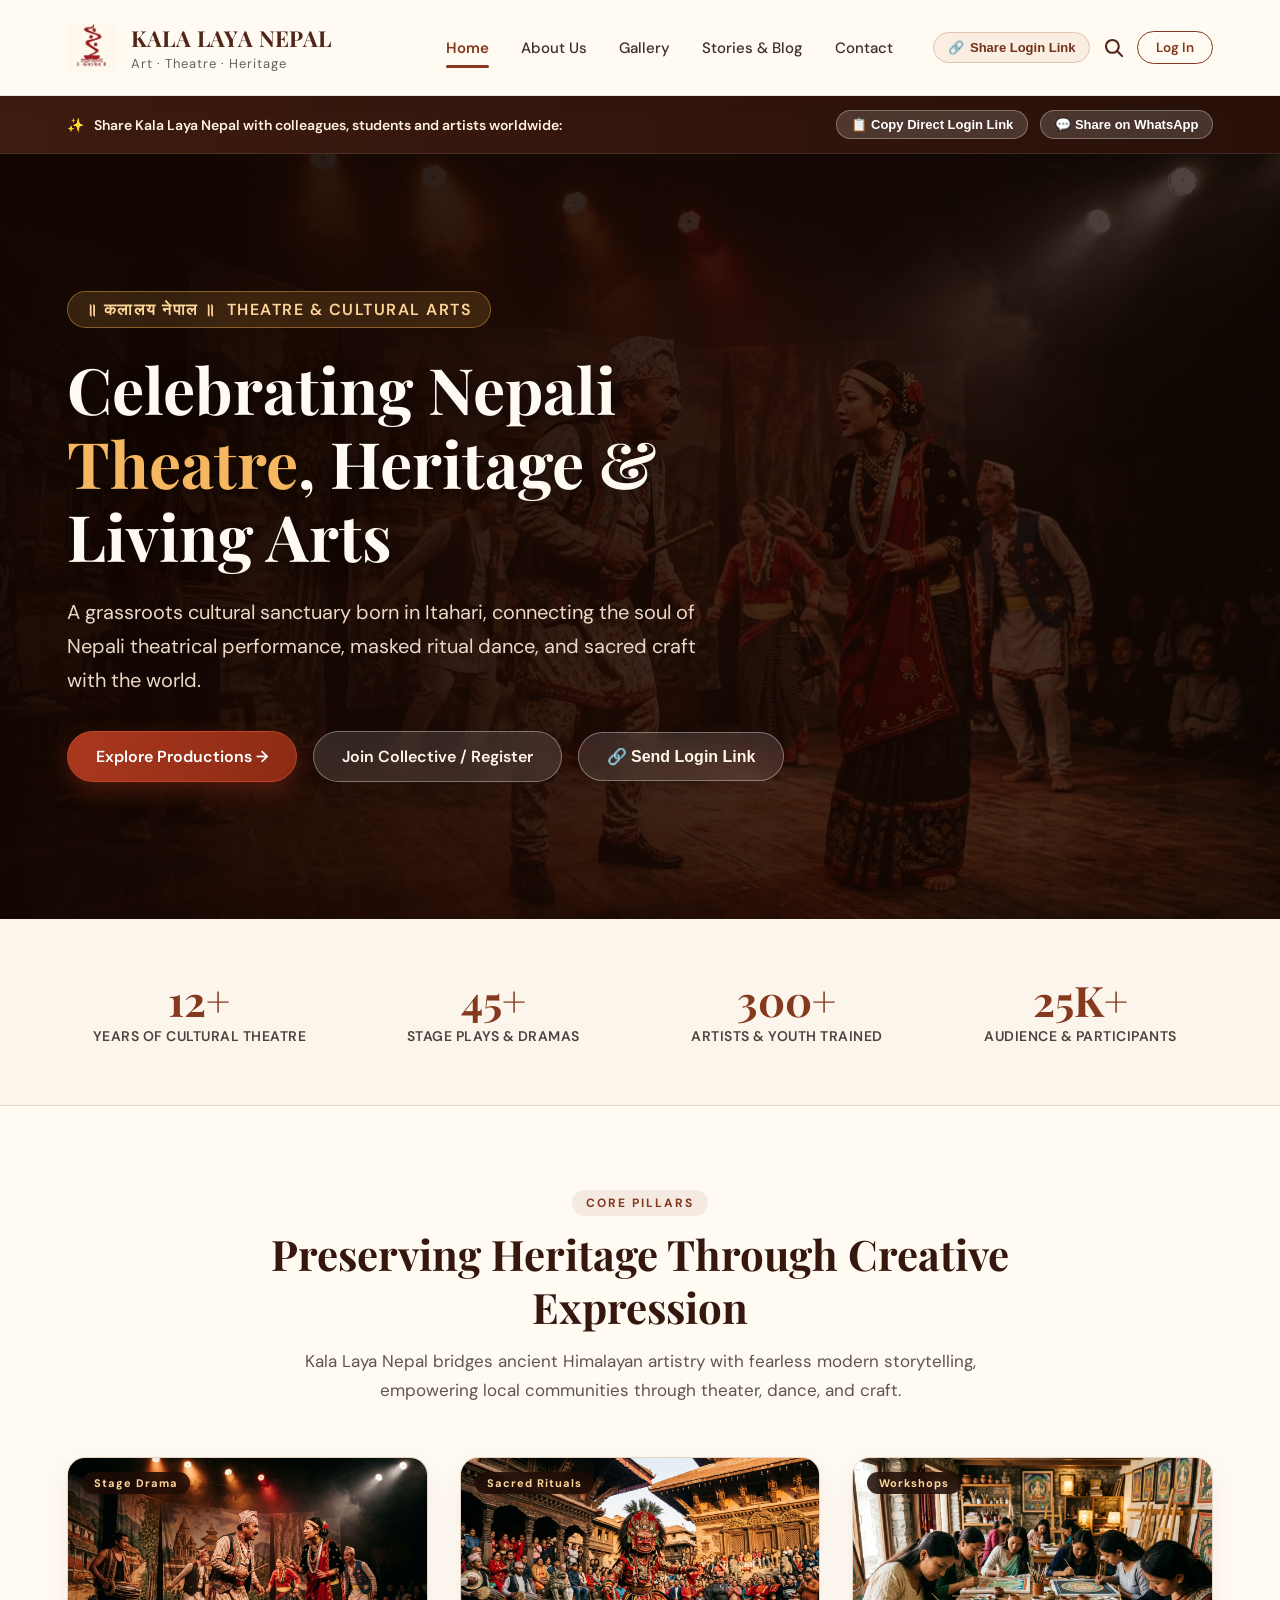
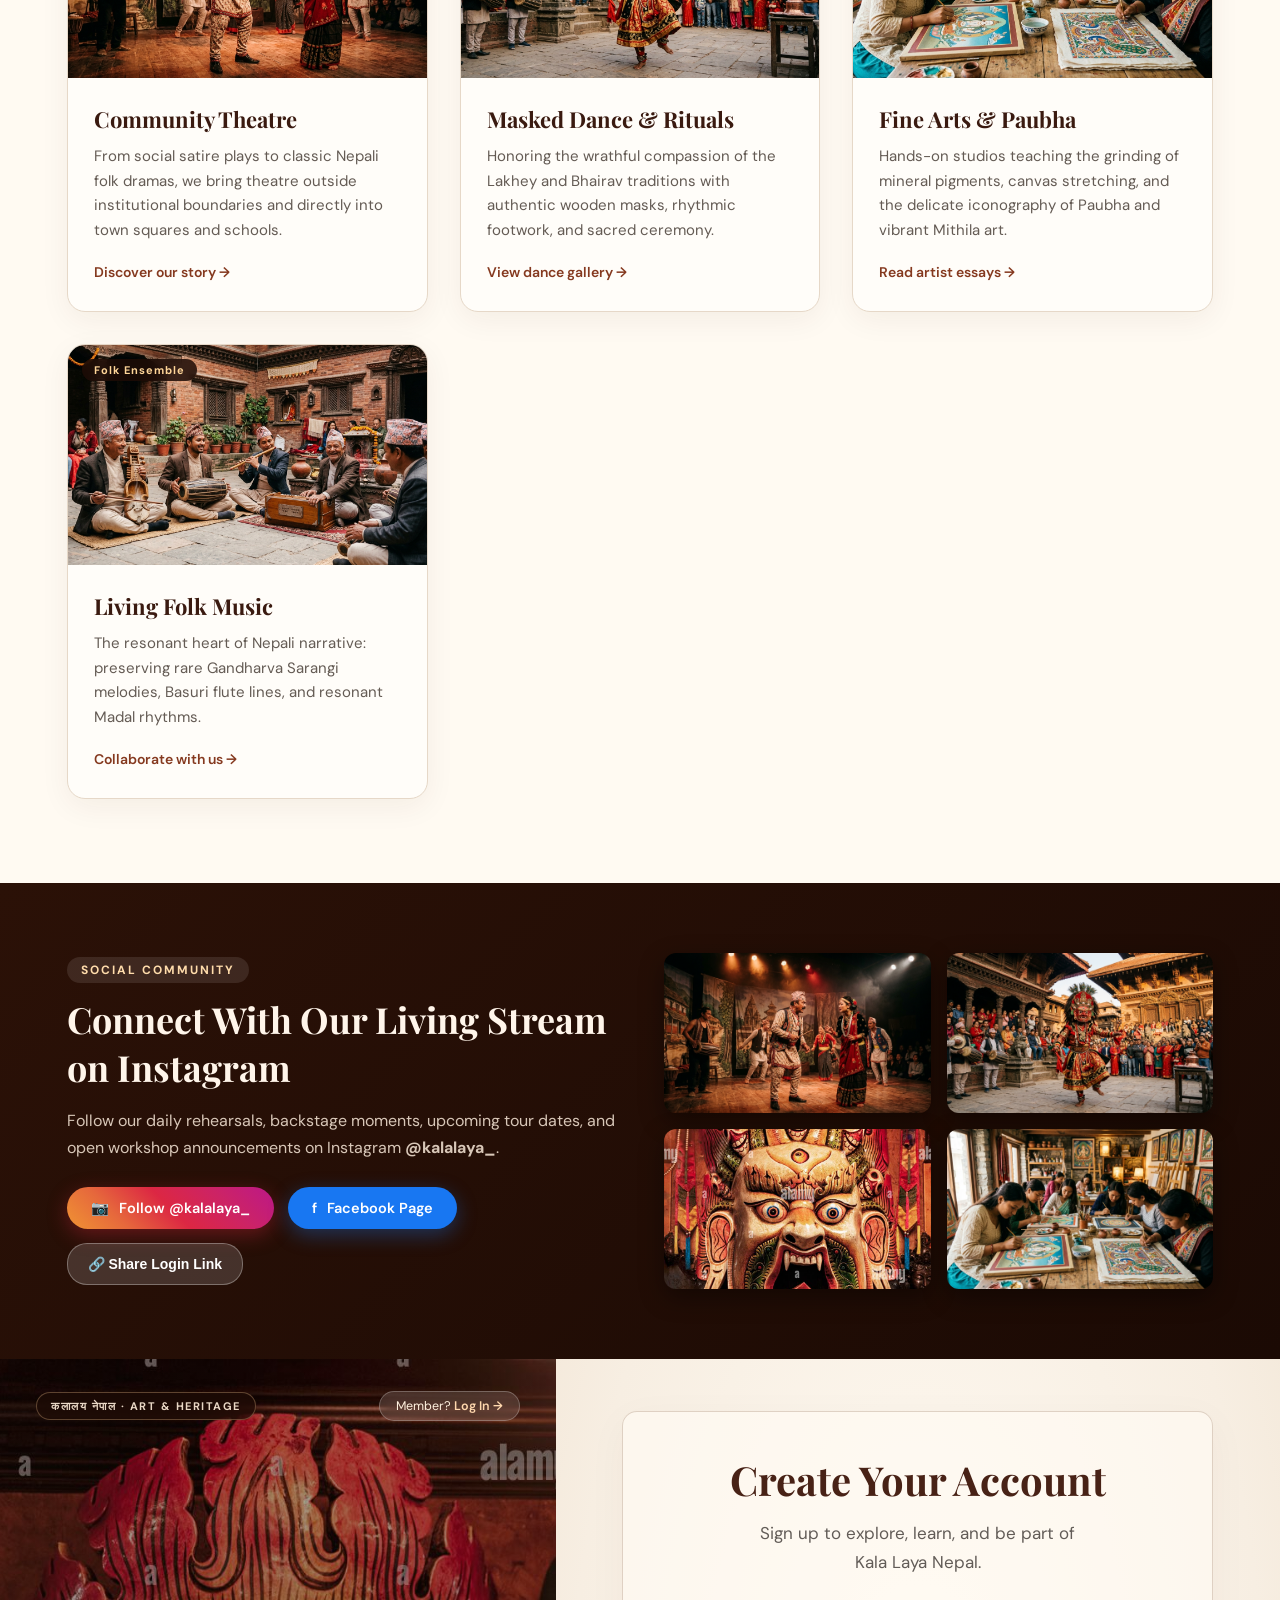
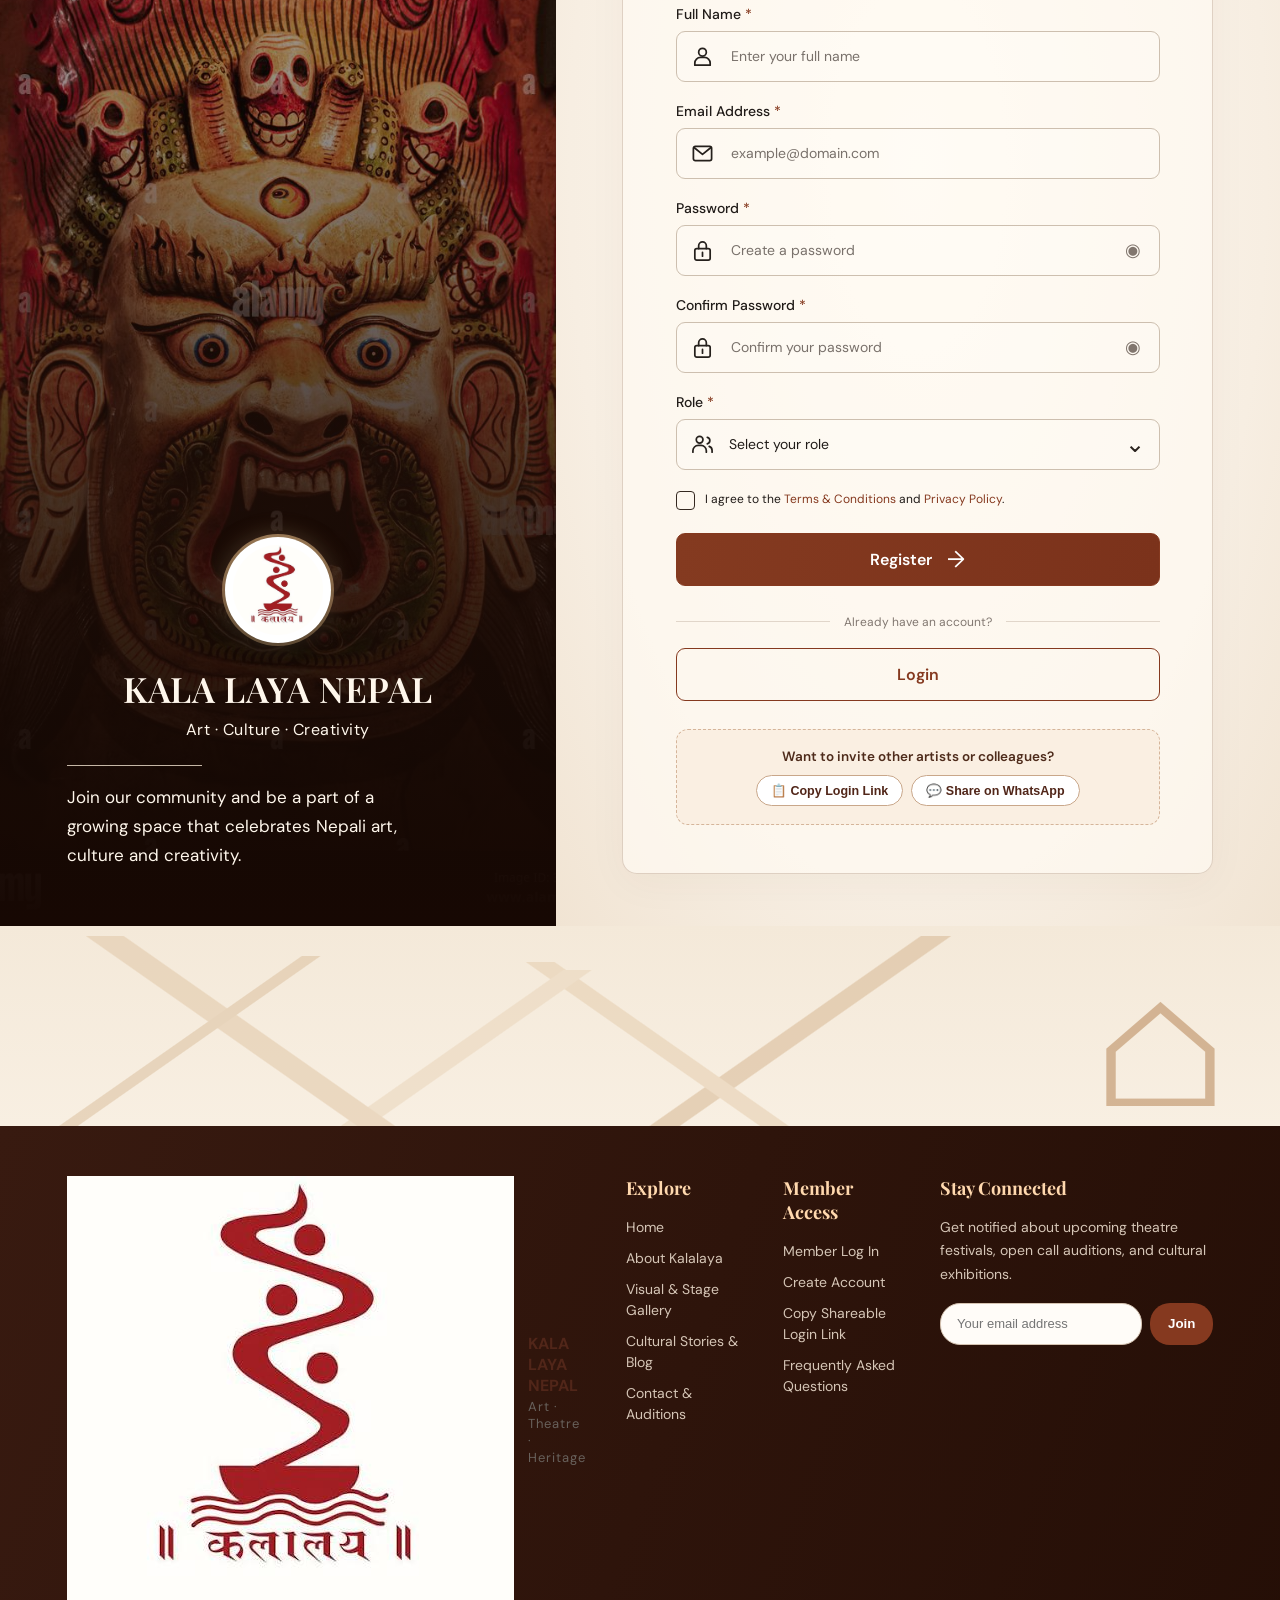
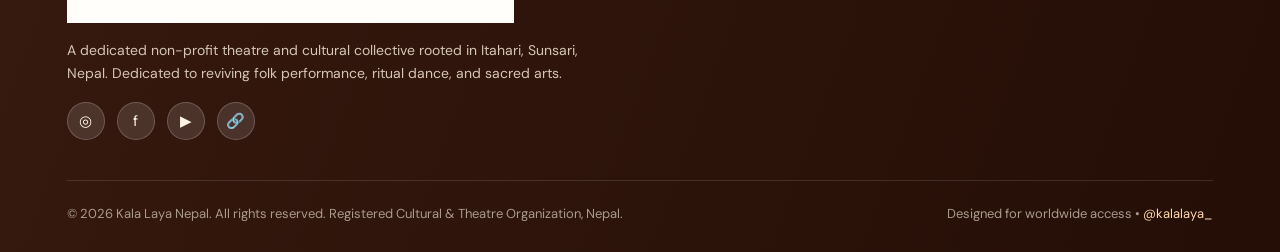
==== index.html @ f08247ff "Add files via upload" ====
<!DOCTYPE html>
<html lang="en">
<head>
  <meta charset="UTF-8">
  <meta name="viewport" content="width=device-width, initial-scale=1.0">
  <meta name="description" content="Kala Laya Nepal — celebrating Nepali theatre, cultural heritage, traditional masks, sacred dance, and living arts.">
  <title>Kala Laya Nepal | Theatre, Culture & Arts Collective</title>
  <link rel="preconnect" href="https://fonts.googleapis.com">
  <link rel="preconnect" href="https://fonts.gstatic.com" crossorigin>
  <link href="https://fonts.googleapis.com/css2?family=DM+Sans:wght@400;500;600;700&family=Playfair+Display:ital,wght@0,600;0,700;1,600&display=swap" rel="stylesheet">
  <link rel="stylesheet" href="style.css">
</head>
<body>
  <!-- Global Header -->
  <header class="site-header">
    <a class="brand" href="index.html" aria-label="Kala Laya Nepal Home">
      <img src="logo.jpg" alt="Kala Laya Nepal Logo" class="brand-logo-img">
      <span class="brand-copy">
        <strong>KALA LAYA NEPAL</strong>
        <small>Art · Theatre · Heritage</small>
      </span>
    </a>
    <nav class="main-nav" aria-label="Main navigation">
      <a class="active" href="index.html">Home</a>
      <a href="about.html">About Us</a>
      <a href="gallery.html">Gallery</a>
      <a href="blog.html">Stories &amp; Blog</a>
      <a href="contact.html">Contact</a>
    </nav>
    <div class="header-actions">
      <button class="share-link-btn btn-copy-login-link" type="button" title="Copy Login Link to share with others">
        <span>🔗</span> Share Login Link
      </button>
      <button class="icon-button" type="button" aria-label="Search site" id="searchButton">
        <svg viewBox="0 0 24 24"><circle cx="10.8" cy="10.8" r="6.7"/><path d="m16 16 5 5"/></svg>
      </button>
      <a class="header-login-btn" href="login.html" id="headerLoginBtn">Log In</a>
      <div class="header-user-badge">
        <div class="header-user-avatar">KL</div>
        <span class="header-user-info">Member</span>
        <button class="logout-btn" type="button" title="Sign out">Log Out</button>
      </div>
      <button class="menu-toggle" id="menuToggle" aria-label="Toggle navigation" aria-expanded="false">☰</button>
    </div>
  </header>

  <!-- Quick Share Banner -->
  <section class="quick-share-strip">
    <div class="strip-label">
      <span>✨</span>
      <span>Share Kala Laya Nepal with colleagues, students and artists worldwide:</span>
    </div>
    <div class="strip-actions">
      <button class="btn-share-inline btn-copy-login-link" type="button">📋 Copy Direct Login Link</button>
      <button class="btn-share-inline btn-share-whatsapp" type="button">💬 Share on WhatsApp</button>
    </div>
  </section>

  <main>
    <!-- Cinematic Home Hero -->
    <section class="home-hero">
      <div class="home-hero-overlay"></div>
      <div class="home-hero-content">
        <div class="home-hero-badge">
          <span>॥ कलालय नेपाल ॥</span>
          <span>Theatre &amp; Cultural Arts</span>
        </div>
        <h1>Celebrating Nepali <em>Theatre</em>, Heritage &amp; Living Arts</h1>
        <p>A grassroots cultural sanctuary born in Itahari, connecting the soul of Nepali theatrical performance, masked ritual dance, and sacred craft with the world.</p>
        <div class="home-hero-ctas">
          <a class="btn-primary" href="gallery.html">Explore Productions &rarr;</a>
          <a class="btn-secondary" href="#register">Join Collective / Register</a>
          <button class="btn-secondary btn-copy-login-link" type="button">🔗 Send Login Link</button>
        </div>
      </div>
    </section>

    <!-- Impact Stats -->
    <section class="stats-section">
      <div class="stats-grid">
        <div class="stat-card">
          <div class="stat-number">12+</div>
          <p class="stat-label">Years of Cultural Theatre</p>
        </div>
        <div class="stat-card">
          <div class="stat-number">45+</div>
          <p class="stat-label">Stage Plays &amp; Dramas</p>
        </div>
        <div class="stat-card">
          <div class="stat-number">300+</div>
          <p class="stat-label">Artists &amp; Youth Trained</p>
        </div>
        <div class="stat-card">
          <div class="stat-number">25K+</div>
          <p class="stat-label">Audience &amp; Participants</p>
        </div>
      </div>
    </section>

    <!-- Cultural Pillars Section -->
    <section class="content-section" style="background:#fffaf2;">
      <div class="section-header">
        <span class="section-tag">Core Pillars</span>
        <h2 class="section-title">Preserving Heritage Through Creative Expression</h2>
        <p class="section-desc">Kala Laya Nepal bridges ancient Himalayan artistry with fearless modern storytelling, empowering local communities through theater, dance, and craft.</p>
      </div>

      <div class="pillars-grid">
        <!-- Pillar 1: Theatre -->
        <article class="pillar-card">
          <div class="pillar-img-wrap">
            <img src="theatre-stage.jpg" alt="Nepali Theatre Performance on Stage">
            <span class="pillar-badge">Stage Drama</span>
          </div>
          <div class="pillar-body">
            <h3>Community Theatre</h3>
            <p>From social satire plays to classic Nepali folk dramas, we bring theatre outside institutional boundaries and directly into town squares and schools.</p>
            <a class="pillar-link" href="about.html">Discover our story &rarr;</a>
          </div>
        </article>

        <!-- Pillar 2: Sacred Dance -->
        <article class="pillar-card">
          <div class="pillar-img-wrap">
            <img src="lakhey-dance.jpg" alt="Lakhey Sacred Mask Dance in Durbar Square">
            <span class="pillar-badge">Sacred Rituals</span>
          </div>
          <div class="pillar-body">
            <h3>Masked Dance &amp; Rituals</h3>
            <p>Honoring the wrathful compassion of the Lakhey and Bhairav traditions with authentic wooden masks, rhythmic footwork, and sacred ceremony.</p>
            <a class="pillar-link" href="gallery.html">View dance gallery &rarr;</a>
          </div>
        </article>

        <!-- Pillar 3: Visual Arts -->
        <article class="pillar-card">
          <div class="pillar-img-wrap">
            <img src="art-workshop.jpg" alt="Nepali Artists Painting Paubha and Mithila Art">
            <span class="pillar-badge">Workshops</span>
          </div>
          <div class="pillar-body">
            <h3>Fine Arts &amp; Paubha</h3>
            <p>Hands-on studios teaching the grinding of mineral pigments, canvas stretching, and the delicate iconography of Paubha and vibrant Mithila art.</p>
            <a class="pillar-link" href="blog.html">Read artist essays &rarr;</a>
          </div>
        </article>

        <!-- Pillar 4: Music -->
        <article class="pillar-card">
          <div class="pillar-img-wrap">
            <img src="nepali-music.jpg" alt="Traditional Nepali Musicians playing Sarangi and Madal">
            <span class="pillar-badge">Folk Ensemble</span>
          </div>
          <div class="pillar-body">
            <h3>Living Folk Music</h3>
            <p>The resonant heart of Nepali narrative: preserving rare Gandharva Sarangi melodies, Basuri flute lines, and resonant Madal rhythms.</p>
            <a class="pillar-link" href="contact.html">Collaborate with us &rarr;</a>
          </div>
        </article>
      </div>
    </section>

    <!-- Instagram & Social Showcase -->
    <section class="insta-showcase">
      <div class="insta-showcase-inner">
        <div class="insta-info">
          <span class="section-tag" style="background:rgba(255,255,255,.1); color:#ffdcab;">Social Community</span>
          <h2>Connect With Our Living Stream on Instagram</h2>
          <p>Follow our daily rehearsals, backstage moments, upcoming tour dates, and open workshop announcements on Instagram <strong>@kalalaya_</strong>.</p>
          <div class="insta-links-box">
            <a class="btn-insta" href="https://www.instagram.com/kalalaya_?rpxt=cjI1ZmZ6bnA2a3Ny" target="_blank" rel="noopener noreferrer">
              <span>📷</span> Follow @kalalaya_
            </a>
            <a class="btn-facebook" href="https://www.facebook.com/kalalayanepal" target="_blank" rel="noopener noreferrer">
              <span>f</span> Facebook Page
            </a>
            <button class="btn-share-inline btn-copy-login-link" type="button" style="padding:12px 20px; font-size:14px;">
              🔗 Share Login Link
            </button>
          </div>
        </div>
        <div class="insta-visual-grid">
          <div class="insta-thumb"><img src="theatre-stage.jpg" alt="Kalalaya Theatre Live"></div>
          <div class="insta-thumb"><img src="lakhey-dance.jpg" alt="Lakhey Performance"></div>
          <div class="insta-thumb"><img src="cover-bg.jpg" alt="Bhairav Mask Detail"></div>
          <div class="insta-thumb"><img src="art-workshop.jpg" alt="Art Studio Session"></div>
        </div>
      </div>
    </section>

    <!-- Registration & Account Section -->
    <section class="registration-layout" id="register">
      <aside class="culture-panel" aria-label="Kala Laya Nepal introduction">
        <div class="culture-overlay"></div>
        <div class="cover-top-actions">
          <span class="cover-eyebrow">कलालय नेपाल · ART &amp; HERITAGE</span>
          <a href="login.html" class="cover-login-link" id="coverLoginLink">Member? <strong>Log In &rarr;</strong></a>
        </div>
        <div class="culture-content">
          <div class="culture-logo-badge">
            <img src="logo.jpg" alt="Kala Laya Nepal Logo" class="culture-logo-img">
          </div>
          <h2>KALA LAYA NEPAL</h2>
          <p class="culture-tagline">Art · Culture · Creativity</p>
          <span class="short-rule"></span>
          <p class="culture-description">Join our community and be a part of a growing space that celebrates Nepali art, culture and creativity.</p>
          <div class="lotus-decoration" aria-hidden="true">❀</div>
        </div>
      </aside>

      <section class="form-side" aria-labelledby="formTitle">
        <div class="form-card">
          <h1 id="formTitle">Create Your Account</h1>
          <p class="form-intro">Sign up to explore, learn, and be part of<br class="desktop-break"> Kala Laya Nepal.</p>

          <form id="registrationForm" novalidate>
            <div class="field">
              <label for="fullName">Full Name <span>*</span></label>
              <div class="input-wrap">
                <svg viewBox="0 0 24 24" aria-hidden="true"><circle cx="12" cy="7.5" r="4"/><path d="M4 21v-2.1A5.9 5.9 0 0 1 9.9 13h4.2a5.9 5.9 0 0 1 5.9 5.9V21Z"/></svg>
                <input id="fullName" name="fullName" type="text" placeholder="Enter your full name" autocomplete="name" required minlength="2">
              </div>
              <small class="error-message" id="nameError"></small>
            </div>

            <div class="field">
              <label for="email">Email Address <span>*</span></label>
              <div class="input-wrap">
                <svg viewBox="0 0 24 24" aria-hidden="true"><rect x="2.5" y="4.5" width="19" height="15" rx="2"/><path d="m3.5 6 8.5 7 8.5-7"/></svg>
                <input id="email" name="email" type="email" placeholder="example@domain.com" autocomplete="email" required>
              </div>
              <small class="error-message" id="emailError"></small>
            </div>

            <div class="field">
              <label for="password">Password <span>*</span></label>
              <div class="input-wrap">
                <svg viewBox="0 0 24 24" aria-hidden="true"><rect x="4" y="10" width="16" height="12" rx="2"/><path d="M8 10V7a4 4 0 0 1 8 0v3M12 14v4"/></svg>
                <input id="password" name="password" type="password" placeholder="Create a password" autocomplete="new-password" required minlength="8">
                <button class="visibility-toggle" type="button" data-target="password" aria-label="Show password">◉</button>
              </div>
              <small class="hint">Use at least 8 characters.</small>
              <small class="error-message" id="passwordError"></small>
            </div>

            <div class="field">
              <label for="confirmPassword">Confirm Password <span>*</span></label>
              <div class="input-wrap">
                <svg viewBox="0 0 24 24" aria-hidden="true"><rect x="4" y="10" width="16" height="12" rx="2"/><path d="M8 10V7a4 4 0 0 1 8 0v3M12 14v4"/></svg>
                <input id="confirmPassword" name="confirmPassword" type="password" placeholder="Confirm your password" autocomplete="new-password" required>
                <button class="visibility-toggle" type="button" data-target="confirmPassword" aria-label="Show confirm password">◉</button>
              </div>
              <small class="error-message" id="confirmError"></small>
            </div>

            <div class="field">
              <label for="role">Role <span>*</span></label>
              <div class="input-wrap select-wrap">
                <svg viewBox="0 0 24 24" aria-hidden="true"><circle cx="9" cy="7" r="3.5"/><path d="M2 20v-1.5A5.5 5.5 0 0 1 7.5 13h3A5.5 5.5 0 0 1 16 18.5V20M17 4.5a3.5 3.5 0 0 1 0 6.8M19 14a4.5 4.5 0 0 1 3 4.3V20"/></svg>
                <select id="role" name="role" required>
                  <option value="">Select your role</option>
                  <option value="theatre-artist">Theatre Actor / Director</option>
                  <option value="art-enthusiast">Art &amp; Culture Enthusiast</option>
                  <option value="painter">Painter / Traditional Artist</option>
                  <option value="student">Student / Researcher</option>
                </select>
                <span class="select-chevron">⌄</span>
              </div>
              <small class="error-message" id="roleError"></small>
            </div>

            <div class="terms-row">
              <input id="terms" name="terms" type="checkbox" required>
              <label for="terms">I agree to the <a href="#terms">Terms &amp; Conditions</a> and <a href="#privacy">Privacy Policy</a>.</label>
            </div>
            <small class="error-message terms-error" id="termsError"></small>

            <button class="primary-button" type="submit">Register <span aria-hidden="true">&rarr;</span></button>
            <p class="form-status" id="formStatus" role="status" aria-live="polite"></p>
          </form>

          <div class="login-divider"><span></span><p>Already have an account?</p><span></span></div>
          <a class="secondary-button" href="login.html" id="loginButton">Login</a>

          <!-- Share Link Box -->
          <div class="share-link-box">
            <p>Want to invite other artists or colleagues?</p>
            <div class="share-link-actions">
              <button class="share-action-btn btn-copy-login-link" type="button">📋 Copy Login Link</button>
              <button class="share-action-btn btn-share-whatsapp" type="button">💬 Share on WhatsApp</button>
            </div>
          </div>
        </div>
      </section>
    </section>

    <!-- Mountain Art Footer Silhouette -->
    <section class="mountain-footer-art" aria-hidden="true">
      <div class="mountain-ranges"></div>
      <div class="temple-art">⌂</div>
    </section>
  </main>

  <!-- Global Footer -->
  <footer class="site-footer">
    <div class="footer-top">
      <div class="footer-col">
        <a class="footer-brand" href="index.html">
          <img src="logo.jpg" alt="Kala Laya Nepal Logo" class="footer-logo-img">
          <span><strong>KALA LAYA NEPAL</strong><small>Art · Theatre · Heritage</small></span>
        </a>
        <p style="margin-top:16px;">A dedicated non-profit theatre and cultural collective rooted in Itahari, Sunsari, Nepal. Dedicated to reviving folk performance, ritual dance, and sacred arts.</p>
        <div class="footer-social-row">
          <a class="social-icon-btn" href="https://www.instagram.com/kalalaya_?rpxt=cjI1ZmZ6bnA2a3Ny" target="_blank" rel="noopener noreferrer" title="Instagram @kalalaya_">◎</a>
          <a class="social-icon-btn" href="https://www.facebook.com/kalalayanepal" target="_blank" rel="noopener noreferrer" title="Facebook">f</a>
          <a class="social-icon-btn href="https://www.youtube.com" target="_blank" rel="noopener noreferrer" title="YouTube">▶</a>
          <button class="social-icon-btn btn-copy-login-link" type="button" title="Copy Login Link">🔗</button>
        </div>
      </div>

      <div class="footer-col">
        <h4>Explore</h4>
        <ul class="footer-links-list">
          <li><a href="index.html">Home</a></li>
          <li><a href="about.html">About Kalalaya</a></li>
          <li><a href="gallery.html">Visual &amp; Stage Gallery</a></li>
          <li><a href="blog.html">Cultural Stories &amp; Blog</a></li>
          <li><a href="contact.html">Contact &amp; Auditions</a></li>
        </ul>
      </div>

      <div class="footer-col">
        <h4>Member Access</h4>
        <ul class="footer-links-list">
          <li><a href="login.html">Member Log In</a></li>
          <li><a href="index.html#register">Create Account</a></li>
          <li><a href="javascript:void(0)" class="btn-copy-login-link">Copy Shareable Login Link</a></li>
          <li><a href="contact.html#faq">Frequently Asked Questions</a></li>
        </ul>
      </div>

      <div class="footer-col">
        <h4>Stay Connected</h4>
        <p>Get notified about upcoming theatre festivals, open call auditions, and cultural exhibitions.</p>
        <form id="newsletterForm" style="display:flex; gap:8px;">
          <input type="email" placeholder="Your email address" required style="flex:1; min-height:42px; border-radius:20px; border:1px solid #d5c3b1; padding:0 16px; background:#fffcf8; outline:none; font-size:13px;">
          <button type="submit" style="min-height:42px; border-radius:20px; border:0; background:var(--rust); color:white; padding:0 18px; font-weight:600; cursor:pointer;">Join</button>
        </form>
      </div>
    </div>

    <div class="footer-bottom">
      <div>&copy; 2026 Kala Laya Nepal. All rights reserved. Registered Cultural &amp; Theatre Organization, Nepal.</div>
      <div>Designed for worldwide access &bull; <a href="https://www.instagram.com/kalalaya_?rpxt=cjI1ZmZ6bnA2a3Ny" target="_blank" style="color:#ffd8ae;">@kalalaya_</a></div>
    </div>
  </footer>

  <!-- Login Modal Dialog -->
  <div class="login-modal-overlay" id="loginModal" aria-hidden="true" role="dialog" aria-modal="true" aria-labelledby="modalTitle">
    <div class="login-modal-card">
      <button class="modal-close-btn" id="modalCloseBtn" type="button" aria-label="Close login dialog">✕</button>
      <div class="modal-header">
        <div class="modal-logo-wrap">
          <img src="logo.jpg" alt="Kala Laya Nepal" class="modal-logo">
        </div>
        <h2 id="modalTitle">Welcome Back</h2>
        <p>Log in to access your Kala Laya Nepal community account.</p>
      </div>
      <form id="modalLoginForm" class="modal-form" novalidate>
        <div class="field">
          <label for="loginEmail">Email Address</label>
          <div class="input-wrap">
            <svg viewBox="0 0 24 24" aria-hidden="true"><rect x="2.5" y="4.5" width="19" height="15" rx="2"/><path d="m3.5 6 8.5 7 8.5-7"/></svg>
            <input id="loginEmail" type="email" placeholder="demo@kalalaya.org" autocomplete="email" required>
          </div>
          <small class="error-message" id="loginEmailError"></small>
        </div>
        <div class="field">
          <label for="loginPassword">Password</label>
          <div class="input-wrap">
            <svg viewBox="0 0 24 24" aria-hidden="true"><rect x="4" y="10" width="16" height="12" rx="2"/><path d="M8 10V7a4 4 0 0 1 8 0v3M12 14v4"/></svg>
            <input id="loginPassword" type="password" placeholder="password123" autocomplete="current-password" required>
            <button class="visibility-toggle" type="button" data-target="loginPassword" aria-label="Show password">◉</button>
          </div>
          <small class="error-message" id="loginPasswordError"></small>
        </div>
        <div class="modal-actions-row">
          <label class="remember-label"><input type="checkbox" checked> Remember me</label>
          <a href="#forgot" class="forgot-link">Forgot password?</a>
        </div>
        <button class="primary-button" type="submit">Log In <span aria-hidden="true">&rarr;</span></button>
        <p class="form-status" id="modalLoginStatus" role="status" aria-live="polite"></p>

        <!-- Shareable Link in Modal -->
        <div class="share-link-box" style="margin-top:20px; padding:12px;">
          <p style="font-size:12.5px;">Share this login link with other members:</p>
          <div class="share-link-actions">
            <button class="share-action-btn btn-copy-login-link" type="button" style="font-size:11.5px;">📋 Copy Link</button>
            <button class="share-action-btn btn-share-whatsapp" type="button" style="font-size:11.5px;">💬 WhatsApp</button>
          </div>
        </div>

        <p class="modal-switch-text">New to Kala Laya Nepal? <a href="#register" id="modalSwitchToRegister">Create an account</a></p>
      </form>
    </div>
  </div>

  <div id="toastContainer" class="toast-container"></div>
  <script src="script.js"></script>
</body>
</html>
---- style.css ----
* { box-sizing: border-box; }
:root {
  --brown: #512619; --rust: #85391f; --rust-dark: #713018;
  --cream: #f8f2e8; --cream-light: #fffaf2; --line: #d7c9b9;
  --text: #201b18; --muted: #68615c;
}
html { scroll-behavior: smooth; }
body { margin: 0; color: var(--text); background: var(--cream); font-family: "DM Sans", Arial, sans-serif; }
a { color: inherit; text-decoration: none; }
.site-header { min-height: 96px; display: flex; align-items: center; justify-content: space-between; gap: 24px; padding: 16px 5.2%; background: rgba(255,250,242,.98); position: sticky; top: 0; z-index: 100; border-bottom: 1px solid rgba(90,52,34,.1); backdrop-filter: blur(12px); box-shadow: 0 4px 20px rgba(50,25,15,.04); }
.brand, .footer-brand { display: flex; align-items: center; gap: 14px; color: var(--brown); flex-shrink: 0; }
.brand-logo-img { width: 50px; height: 50px; object-fit: contain; border-radius: 8px; mix-blend-mode: multiply; transition: transform .3s cubic-bezier(.34,1.56,.64,1); flex-shrink: 0; }
.brand:hover .brand-logo-img { transform: scale(1.08) rotate(-2deg); }
.brand-copy, .footer-brand span { display: flex; flex-direction: column; gap: 2px; }
.brand-copy strong { font: 700 22px "Playfair Display", Georgia, serif; letter-spacing: .4px; white-space: nowrap; }
.brand-copy small, .footer-brand small { font-size: 13px; letter-spacing: 1px; color: var(--muted); }
.main-nav { display: flex; align-items: center; gap: clamp(16px, 2.5vw, 36px); margin-left: auto; }
.main-nav a { font-size: 15px; font-weight: 500; padding: 10px 0; position: relative; white-space: nowrap; color: #3d2f28; transition: color .2s; }
.main-nav a:hover, .main-nav a.active { color: var(--rust); font-weight: 600; }
.main-nav a.active::after { content: ""; height: 2.5px; background: var(--rust); position: absolute; bottom: 0; left: 0; right: 0; border-radius: 2px; }
.header-actions { display: flex; align-items: center; gap: 12px; margin-left: 16px; }
.share-link-btn { display: inline-flex; align-items: center; gap: 6px; padding: 7px 14px; font-size: 13px; font-weight: 600; color: #733118; background: #faede2; border: 1px solid #dfc3af; border-radius: 24px; cursor: pointer; transition: all .2s; white-space: nowrap; }
.share-link-btn:hover { background: #eed7c5; transform: translateY(-1px); }
.header-login-btn { display: inline-flex; align-items: center; justify-content: center; padding: 7px 18px; font-size: 13.5px; font-weight: 600; color: var(--rust); border: 1.5px solid var(--rust); border-radius: 24px; background: transparent; transition: all .25s ease; white-space: nowrap; cursor: pointer; }
.header-login-btn:hover { background: var(--rust); color: #fff; transform: translateY(-1px); box-shadow: 0 4px 14px rgba(133,57,31,.25); }
.header-user-badge { display: none; align-items: center; gap: 10px; padding: 4px 12px 4px 6px; background: rgba(133,57,31,.08); border: 1px solid rgba(133,57,31,.2); border-radius: 30px; }
.header-user-avatar { width: 32px; height: 32px; border-radius: 50%; background: var(--rust); color: white; display: grid; place-items: center; font-weight: 700; font-size: 13px; }
.header-user-info { font-size: 13px; font-weight: 600; color: var(--brown); }
.logout-btn { background: none; border: 0; color: var(--rust); font-size: 12px; font-weight: 600; cursor: pointer; padding: 2px 6px; border-radius: 4px; }
.logout-btn:hover { text-decoration: underline; }
.icon-button { border: 0; padding: 0; background: none; display: grid; place-items: center; color: var(--brown); cursor: pointer; }
.icon-button svg { width: 23px; height: 23px; fill: none; stroke: currentColor; stroke-width: 2.2; stroke-linecap: round; stroke-linejoin: round; }
.menu-toggle { display: none; color: var(--brown); background: none; border: 0; font-size: 26px; cursor: pointer; }

/* Page Hero Header (Subpages) */
.page-hero-banner { position: relative; background: #230d06; color: #fff7ec; padding: 68px 5.2% 76px; text-align: center; overflow: hidden; }
.page-hero-bg { position: absolute; inset: 0; background-position: center; background-size: cover; opacity: .28; filter: brightness(.8); }
.page-hero-overlay { position: absolute; inset: 0; background: linear-gradient(180deg, rgba(25,10,5,.55) 0%, rgba(35,13,6,.95) 100%); }
.page-hero-content { position: relative; z-index: 2; max-width: 820px; margin: 0 auto; }
.page-hero-tag { display: inline-flex; align-items: center; gap: 8px; font-size: 11.5px; font-weight: 700; letter-spacing: 2px; text-transform: uppercase; color: #ffdcab; background: rgba(255,255,255,.1); border: 1px solid rgba(255,220,171,.35); padding: 6px 16px; border-radius: 20px; backdrop-filter: blur(6px); margin-bottom: 16px; }
.page-hero-title { font: 700 clamp(32px, 4.5vw, 52px) "Playfair Display", Georgia, serif; margin: 0 0 16px; line-height: 1.2; letter-spacing: .5px; }
.page-hero-desc { font-size: clamp(16px, 1.8vw, 19px); line-height: 1.7; color: #ebdcd0; margin: 0 auto; max-width: 680px; }

/* Home Hero Section */
.home-hero { position: relative; min-height: 85vh; display: flex; align-items: center; padding: 70px 5.2%; background: #1c0903 url("theatre-stage.jpg") center/cover no-repeat; color: #fff7ec; overflow: hidden; }
.home-hero-overlay { position: absolute; inset: 0; background: linear-gradient(100deg, rgba(18,6,2,.95) 0%, rgba(25,8,3,.88) 45%, rgba(20,7,2,.7) 100%); }
.home-hero-content { position: relative; z-index: 2; max-width: 760px; }
.home-hero-badge { display: inline-flex; align-items: center; gap: 10px; padding: 7px 18px; border-radius: 30px; background: rgba(212,157,66,.18); border: 1px solid rgba(212,157,66,.5); font-size: 12.5px; font-weight: 600; letter-spacing: 1.5px; text-transform: uppercase; color: #ffd699; margin-bottom: 24px; backdrop-filter: blur(8px); }
.home-hero-badge span { font-size: 16px; }
.home-hero h1 { font: 700 clamp(38px, 5.2vw, 64px) "Playfair Display", Georgia, serif; line-height: 1.15; margin: 0 0 22px; color: #fffaf2; text-shadow: 0 4px 20px rgba(0,0,0,.6); }
.home-hero h1 em { font-style: normal; color: #f5b75f; }
.home-hero p { font-size: clamp(17px, 2vw, 20px); line-height: 1.7; color: #ebd8c7; margin: 0 0 34px; max-width: 660px; }
.home-hero-ctas { display: flex; align-items: center; gap: 16px; flex-wrap: wrap; }
.btn-primary { display: inline-flex; align-items: center; gap: 10px; padding: 14px 28px; background: linear-gradient(105deg, #aa381e, #8c2b14); color: white; font-weight: 600; font-size: 16px; border-radius: 30px; border: 1px solid #c24729; cursor: pointer; transition: all .25s ease; box-shadow: 0 8px 24px rgba(170,56,30,.4); text-decoration: none; }
.btn-primary:hover { background: #71210e; transform: translateY(-2px); box-shadow: 0 12px 30px rgba(170,56,30,.55); }
.btn-secondary { display: inline-flex; align-items: center; gap: 10px; padding: 14px 28px; background: rgba(255,255,255,.12); color: #fff7ec; font-weight: 600; font-size: 16px; border-radius: 30px; border: 1.5px solid rgba(255,255,255,.35); cursor: pointer; transition: all .25s ease; backdrop-filter: blur(8px); text-decoration: none; }
.btn-secondary:hover { background: rgba(255,255,255,.25); border-color: #ffd699; color: #fff; transform: translateY(-2px); }

/* Quick Share Bar on Home */
.quick-share-strip { background: linear-gradient(90deg, #3d1b10, #281008); color: #fff2e0; padding: 14px 5.2%; display: flex; align-items: center; justify-content: space-between; gap: 20px; flex-wrap: wrap; border-bottom: 1px solid rgba(255,255,255,.1); font-size: 14px; }
.quick-share-strip .strip-label { display: flex; align-items: center; gap: 10px; font-weight: 600; }
.quick-share-strip .strip-actions { display: flex; align-items: center; gap: 12px; }
.btn-share-inline { background: rgba(255,255,255,.15); color: #fff; border: 1px solid rgba(255,255,255,.3); padding: 6px 14px; border-radius: 20px; font-size: 13px; font-weight: 600; cursor: pointer; transition: all .2s; }
.btn-share-inline:hover { background: #d49d42; color: #230d06; border-color: #d49d42; }

/* Stats Bar */
.stats-section { padding: 48px 5.2%; background: #fbf5ec; border-bottom: 1px solid #e5d8c8; }
.stats-grid { display: grid; grid-template-columns: repeat(4, 1fr); gap: 28px; max-width: 1200px; margin: 0 auto; text-align: center; }
.stat-card { padding: 12px; }
.stat-number { font: 700 42px "Playfair Display", Georgia, serif; color: var(--rust); margin: 0 0 6px; line-height: 1; }
.stat-label { font-size: 14px; font-weight: 600; color: #4e443e; letter-spacing: .5px; margin: 0; text-transform: uppercase; }

/* Section Containers & Typography */
.content-section { padding: 84px 5.2%; position: relative; }
.section-header { text-align: center; max-width: 760px; margin: 0 auto 52px; }
.section-tag { display: inline-block; font-size: 12px; font-weight: 700; letter-spacing: 2px; text-transform: uppercase; color: var(--rust); background: rgba(133,57,31,.08); padding: 5px 14px; border-radius: 20px; margin-bottom: 12px; }
.section-title { font: 700 clamp(28px, 3.6vw, 42px) "Playfair Display", Georgia, serif; color: #36170d; margin: 0 0 14px; line-height: 1.25; }
.section-desc { font-size: 17px; line-height: 1.7; color: #5f554e; margin: 0; }

/* Pillar Cards (Home) */
.pillars-grid { display: grid; grid-template-columns: repeat(auto-fit, minmax(280px, 1fr)); gap: 32px; max-width: 1280px; margin: 0 auto; }
.pillar-card { background: #fffdf9; border: 1px solid #e6d8c8; border-radius: 18px; overflow: hidden; box-shadow: 0 8px 30px rgba(70,35,18,.06); transition: transform .3s ease, box-shadow .3s ease; display: flex; flex-direction: column; }
.pillar-card:hover { transform: translateY(-6px); box-shadow: 0 16px 40px rgba(70,35,18,.12); border-color: #d4a77e; }
.pillar-img-wrap { height: 220px; overflow: hidden; position: relative; }
.pillar-img-wrap img { width: 100%; height: 100%; object-fit: cover; transition: transform .45s ease; }
.pillar-card:hover .pillar-img-wrap img { transform: scale(1.06); }
.pillar-badge { position: absolute; top: 14px; left: 14px; background: rgba(30,12,6,.85); color: #ffd699; padding: 4px 12px; border-radius: 14px; font-size: 11px; font-weight: 700; letter-spacing: 1px; backdrop-filter: blur(4px); }
.pillar-body { padding: 26px 26px 30px; display: flex; flex-direction: column; flex-grow: 1; }
.pillar-body h3 { font: 700 22px "Playfair Display", Georgia, serif; color: #3a1a10; margin: 0 0 10px; }
.pillar-body p { font-size: 15px; line-height: 1.65; color: #645b54; margin: 0 0 20px; flex-grow: 1; }
.pillar-link { font-size: 14px; font-weight: 600; color: var(--rust); display: inline-flex; align-items: center; gap: 6px; transition: gap .2s; }
.pillar-link:hover { gap: 10px; text-decoration: underline; }

/* Cultural Showcase Strip / Instagram Connect */
.insta-showcase { background: linear-gradient(135deg, #2b1107, #1b0a04); color: #fffaf2; padding: 70px 5.2%; position: relative; overflow: hidden; }
.insta-showcase-inner { max-width: 1200px; margin: 0 auto; display: grid; grid-template-columns: 1fr 1fr; gap: 48px; align-items: center; }
.insta-info h2 { font: 700 36px "Playfair Display", Georgia, serif; margin: 0 0 16px; color: #fff5ea; }
.insta-info p { font-size: 16px; line-height: 1.7; color: #d8c7b8; margin: 0 0 26px; }
.insta-links-box { display: flex; gap: 14px; flex-wrap: wrap; }
.btn-insta { display: inline-flex; align-items: center; gap: 10px; padding: 12px 24px; background: linear-gradient(45deg, #f09433, #e6683c 25%, #dc2743 50%, #cc2366 75%, #bc1888 100%); color: white; font-weight: 600; font-size: 14.5px; border-radius: 26px; text-decoration: none; box-shadow: 0 6px 20px rgba(220,39,67,.35); transition: transform .2s; }
.btn-insta:hover { transform: translateY(-2px); }
.btn-facebook { display: inline-flex; align-items: center; gap: 10px; padding: 12px 24px; background: #1877f2; color: white; font-weight: 600; font-size: 14.5px; border-radius: 26px; text-decoration: none; box-shadow: 0 6px 20px rgba(24,119,242,.35); transition: transform .2s; }
.btn-facebook:hover { transform: translateY(-2px); }
.insta-visual-grid { display: grid; grid-template-columns: 1fr 1fr; gap: 16px; }
.insta-thumb { height: 160px; border-radius: 12px; overflow: hidden; box-shadow: 0 8px 24px rgba(0,0,0,.4); position: relative; }
.insta-thumb img { width: 100%; height: 100%; object-fit: cover; transition: transform .3s; }
.insta-thumb:hover img { transform: scale(1.08); }

/* Gallery Page & Interactive Filter */
.gallery-filter-bar { display: flex; align-items: center; justify-content: center; gap: 10px; flex-wrap: wrap; margin-bottom: 40px; }
.filter-btn { padding: 9px 20px; border-radius: 30px; border: 1px solid #d5c3b1; background: #fffcf8; color: #51443d; font-size: 14px; font-weight: 600; cursor: pointer; transition: all .2s; }
.filter-btn:hover, .filter-btn.active { background: var(--rust); color: white; border-color: var(--rust); transform: translateY(-1px); box-shadow: 0 4px 14px rgba(133,57,31,.2); }
.gallery-grid { display: grid; grid-template-columns: repeat(auto-fill, minmax(320px, 1fr)); gap: 26px; max-width: 1280px; margin: 0 auto; }
.gallery-item { position: relative; border-radius: 16px; overflow: hidden; background: #230d06; aspect-ratio: 4/3; cursor: pointer; box-shadow: 0 8px 24px rgba(60,30,15,.08); }
.gallery-item img { width: 100%; height: 100%; object-fit: cover; transition: transform .5s cubic-bezier(.25,1,.5,1), filter .4s ease; display: block; }
.gallery-item-overlay { position: absolute; inset: 0; background: linear-gradient(180deg, transparent 40%, rgba(20,8,3,.88) 85%, #150602 100%); display: flex; flex-direction: column; justify-content: flex-end; padding: 22px; opacity: 0; transition: opacity .3s ease; color: white; }
.gallery-item:hover img { transform: scale(1.08); filter: brightness(.9); }
.gallery-item:hover .gallery-item-overlay { opacity: 1; }
.gallery-tag { display: inline-block; align-self: flex-start; font-size: 11px; font-weight: 700; text-transform: uppercase; letter-spacing: 1px; color: #ffd699; background: rgba(255,255,255,.15); padding: 3px 10px; border-radius: 12px; margin-bottom: 6px; }
.gallery-title { font: 700 20px "Playfair Display", Georgia, serif; margin: 0 0 4px; color: #fffaf2; }
.gallery-sub { font-size: 13px; color: #d7c8bd; margin: 0; }

/* Lightbox Modal */
.lightbox-overlay { position: fixed; inset: 0; z-index: 1200; background: rgba(14,5,2,.94); backdrop-filter: blur(12px); display: flex; align-items: center; justify-content: center; padding: 24px; opacity: 0; visibility: hidden; transition: all .3s ease; }
.lightbox-overlay.open { opacity: 1; visibility: visible; }
.lightbox-content { position: relative; max-width: 1000px; max-height: 90vh; width: 100%; display: flex; flex-direction: column; align-items: center; }
.lightbox-content img { max-width: 100%; max-height: 75vh; object-fit: contain; border-radius: 12px; box-shadow: 0 20px 60px rgba(0,0,0,.7); }
.lightbox-caption { text-align: center; color: #fffaf2; margin-top: 16px; }
.lightbox-caption h3 { font: 700 24px "Playfair Display", serif; margin: 0 0 6px; }
.lightbox-caption p { font-size: 14px; color: #d0c0b3; margin: 0; }
.lightbox-close { position: absolute; top: -44px; right: 0; background: none; border: 0; color: #fff; font-size: 32px; cursor: pointer; }

/* Blog Page & Reader Modal */
.blog-search-bar { max-width: 540px; margin: 0 auto 36px; display: flex; gap: 10px; }
.blog-search-input { flex: 1; min-height: 48px; border: 1px solid #cdbfaf; border-radius: 24px; padding: 0 20px; font-size: 15px; font-family: inherit; background: #fffcf8; outline: none; }
.blog-search-input:focus { border-color: var(--rust); box-shadow: 0 0 0 3px rgba(133,57,31,.12); }
.blog-grid { display: grid; grid-template-columns: repeat(auto-fit, minmax(320px, 1fr)); gap: 32px; max-width: 1280px; margin: 0 auto; }
.blog-card { background: #fffcf8; border: 1px solid #e7dacf; border-radius: 18px; overflow: hidden; box-shadow: 0 8px 30px rgba(60,30,15,.06); display: flex; flex-direction: column; transition: transform .3s, box-shadow .3s; }
.blog-card:hover { transform: translateY(-5px); box-shadow: 0 16px 40px rgba(60,30,15,.12); border-color: #d6af8a; }
.blog-img-wrap { height: 210px; overflow: hidden; position: relative; }
.blog-img-wrap img { width: 100%; height: 100%; object-fit: cover; transition: transform .4s; }
.blog-card:hover .blog-img-wrap img { transform: scale(1.06); }
.blog-meta-badge { position: absolute; top: 14px; left: 14px; background: rgba(30,10,4,.85); color: #ffe4be; padding: 4px 12px; border-radius: 14px; font-size: 11px; font-weight: 700; letter-spacing: 1px; }
.blog-body { padding: 26px; display: flex; flex-direction: column; flex-grow: 1; }
.blog-date { font-size: 13px; color: #8a7c73; margin: 0 0 10px; }
.blog-title { font: 700 22px "Playfair Display", Georgia, serif; color: #3b1c12; margin: 0 0 12px; line-height: 1.35; }
.blog-excerpt { font-size: 15px; line-height: 1.65; color: #645a53; margin: 0 0 22px; flex-grow: 1; }
.blog-read-btn { align-self: flex-start; background: none; border: 0; color: var(--rust); font-weight: 700; font-size: 14px; cursor: pointer; display: inline-flex; align-items: center; gap: 6px; padding: 0; }
.blog-read-btn:hover { text-decoration: underline; }

/* Article Modal */
.article-modal-overlay { position: fixed; inset: 0; z-index: 1200; background: rgba(22,9,4,.78); backdrop-filter: blur(8px); display: flex; align-items: center; justify-content: center; padding: 20px; opacity: 0; visibility: hidden; transition: all .3s ease; }
.article-modal-overlay.open { opacity: 1; visibility: visible; }
.article-modal-card { position: relative; width: 100%; max-width: 800px; max-height: 88vh; overflow-y: auto; background: #fffcf7; border: 1px solid #d5c3b1; border-radius: 20px; padding: 40px; box-shadow: 0 25px 60px rgba(0,0,0,.4); }
.article-modal-card h2 { font: 700 clamp(24px, 3vw, 36px) "Playfair Display", serif; color: #401d12; margin: 16px 0 12px; line-height: 1.25; }
.article-modal-card .article-modal-img { width: 100%; height: 320px; object-fit: cover; border-radius: 12px; margin: 16px 0 24px; }
.article-modal-card .article-body-text { font-size: 16px; line-height: 1.8; color: #433934; }
.article-modal-card .article-body-text p { margin-bottom: 18px; }

/* About Us Page Content */
.about-grid { display: grid; grid-template-columns: 1fr 1fr; gap: 54px; align-items: center; max-width: 1240px; margin: 0 auto 70px; }
.about-img-box { position: relative; border-radius: 20px; overflow: hidden; box-shadow: 0 16px 45px rgba(60,25,12,.15); }
.about-img-box img { width: 100%; display: block; }
.about-badge-float { position: absolute; bottom: 20px; right: 20px; background: rgba(35,14,7,.9); color: #ffd699; padding: 14px 22px; border-radius: 16px; border: 1px solid rgba(255,214,153,.4); backdrop-filter: blur(8px); }
.about-badge-float strong { display: block; font: 700 24px "Playfair Display", serif; color: #fff; }
.about-text h2 { font: 700 36px "Playfair Display", Georgia, serif; color: #3b1b11; margin: 0 0 18px; line-height: 1.25; }
.about-text p { font-size: 16.5px; line-height: 1.75; color: #584c45; margin: 0 0 18px; }
.timeline-section { max-width: 900px; margin: 50px auto 0; }
.timeline-item { display: flex; gap: 24px; margin-bottom: 32px; }
.timeline-year { font: 700 22px "Playfair Display", serif; color: var(--rust); min-width: 70px; }
.timeline-desc { background: #fffcf8; border: 1px solid #e3d5c6; border-radius: 14px; padding: 18px 24px; flex: 1; box-shadow: 0 4px 16px rgba(0,0,0,.03); }
.timeline-desc h4 { margin: 0 0 6px; font-size: 17px; color: #3a1b11; }
.timeline-desc p { margin: 0; font-size: 14.5px; color: #625851; line-height: 1.6; }

/* Contact Us Page Content */
.contact-grid { display: grid; grid-template-columns: 1.1fr .9fr; gap: 48px; max-width: 1240px; margin: 0 auto; }
.contact-card { background: #fffcf8; border: 1px solid #e3d5c6; border-radius: 20px; padding: 42px 38px; box-shadow: 0 12px 35px rgba(60,30,15,.06); }
.contact-card h2 { font: 700 30px "Playfair Display", Georgia, serif; color: #3c1c11; margin: 0 0 10px; }
.contact-card p.intro { font-size: 15.5px; color: #645a53; line-height: 1.6; margin: 0 0 28px; }
.contact-info-list { display: flex; flex-direction: column; gap: 20px; }
.contact-info-item { display: flex; gap: 16px; align-items: flex-start; }
.contact-icon { width: 44px; height: 44px; border-radius: 12px; background: rgba(133,57,31,.1); color: var(--rust); display: grid; place-items: center; font-size: 20px; flex-shrink: 0; }
.contact-details h4 { margin: 0 0 4px; font-size: 16px; color: #3a1a10; }
.contact-details p { margin: 0; font-size: 14px; color: #61564f; line-height: 1.5; }
.contact-details a { color: var(--rust); font-weight: 600; }
.contact-details a:hover { text-decoration: underline; }

/* FAQ Accordion */
.faq-section { max-width: 860px; margin: 60px auto 0; }
.faq-item { background: #fffcf8; border: 1px solid #e2d4c5; border-radius: 14px; margin-bottom: 14px; overflow: hidden; transition: border-color .2s; }
.faq-question { width: 100%; padding: 20px 24px; text-align: left; background: none; border: 0; font: 600 16.5px "DM Sans", sans-serif; color: #381a10; display: flex; justify-content: space-between; align-items: center; cursor: pointer; }
.faq-chevron { font-size: 18px; transition: transform .3s; }
.faq-item.open .faq-chevron { transform: rotate(180deg); }
.faq-answer { display: none; padding: 0 24px 22px; font-size: 15px; line-height: 1.65; color: #5d534c; border-top: 1px solid #f1e5d7; padding-top: 16px; }
.faq-item.open .faq-answer { display: block; }

/* Toast Notification */
.toast-container { position: fixed; bottom: 28px; right: 28px; z-index: 2000; display: flex; flex-direction: column; gap: 10px; pointer-events: none; }
.toast-msg { pointer-events: auto; background: #230d06; color: #fffaf2; border: 1px solid #d49d42; border-radius: 12px; padding: 14px 22px; font-size: 14px; font-weight: 500; display: flex; align-items: center; gap: 12px; box-shadow: 0 10px 30px rgba(0,0,0,.4); transform: translateY(20px); opacity: 0; transition: all .3s cubic-bezier(.34,1.56,.64,1); }
.toast-msg.show { transform: translateY(0); opacity: 1; }
.toast-msg.success { border-color: #55a86a; }

/* Registration / Login Dedicated Layouts */
.registration-layout { display: grid; grid-template-columns: 43.4% 56.6%; align-items: stretch; min-height: 1055px; background: #f4e9d9; }
.culture-panel { min-height: 1055px; position: relative; overflow: hidden; color: #fff7ec; background: #230d06 url("cover-bg.jpg") center top / cover no-repeat; display: flex; flex-direction: column; justify-content: space-between; }
.culture-overlay { position: absolute; inset: 0; background: linear-gradient(180deg, rgba(20,8,4,.35) 0%, rgba(24,10,5,.45) 30%, rgba(32,14,7,.82) 62%, rgba(22,9,4,.95) 86%, #170803 100%); pointer-events: none; }
.cover-top-actions { position: relative; z-index: 2; display: flex; align-items: center; justify-content: space-between; gap: 12px; padding: 32px 36px 0; }
.cover-eyebrow { font-size: 11px; font-weight: 700; letter-spacing: 1.5px; color: rgba(255,238,218,.9); background: rgba(30,12,6,.65); border: 1px solid rgba(220,175,128,.35); padding: 6px 14px; border-radius: 20px; backdrop-filter: blur(10px); }
.cover-login-link { font-size: 12.5px; color: #fff1df; background: rgba(255,255,255,.12); border: 1px solid rgba(255,255,255,.25); padding: 6px 16px; border-radius: 20px; backdrop-filter: blur(10px); transition: all .25s ease; white-space: nowrap; }
.cover-login-link strong { color: #ffd8ae; font-weight: 600; }
.cover-login-link:hover { background: rgba(255,255,255,.22); border-color: rgba(255,216,174,.7); transform: translateY(-1px); box-shadow: 0 4px 14px rgba(0,0,0,.3); }
.culture-content { position: relative; z-index: 2; padding: 40px 12% 56px; margin-top: auto; }
.culture-logo-badge { width: 106px; height: 106px; margin: 0 auto 22px; border-radius: 50%; background: #fff; padding: 8px; box-shadow: 0 12px 30px rgba(0,0,0,.6), 0 0 0 3px rgba(224,180,128,.65), 0 0 25px rgba(224,180,128,.35); display: flex; align-items: center; justify-content: center; transition: transform .35s cubic-bezier(.34,1.56,.64,1), box-shadow .35s ease; }
.culture-logo-badge:hover { transform: translateY(-4px) scale(1.06); box-shadow: 0 16px 36px rgba(0,0,0,.7), 0 0 0 4px rgba(245,205,155,.95), 0 0 35px rgba(224,180,128,.55); }
.culture-logo-img { width: 100%; height: 100%; object-fit: contain; border-radius: 50%; display: block; }
.culture-content h2 { font: 600 clamp(25px, 3vw, 35px) "Playfair Display", Georgia, serif; text-align: center; margin: 0 0 7px; letter-spacing: .6px; }
.culture-tagline { text-align: center; margin: 0; font-size: 16px; letter-spacing: .5px; }
.short-rule { display: block; width: 135px; height: 1px; background: rgba(255,240,220,.75); margin: 25px 0 17px; }
.culture-description { max-width: 365px; font-size: 17px; line-height: 1.7; margin: 0; }
.lotus-decoration { position: absolute; left: -35px; bottom: -175px; font-size: 200px; line-height: 1; color: rgba(204,151,106,.25); transform: rotate(-20deg); pointer-events: none; }
.form-side { padding: 52px clamp(30px, 5.2vw, 76px); display: flex; align-items: flex-start; justify-content: center; background: radial-gradient(ellipse at 50% 35%, #fffaf2 0%, #f7eee2 68%, #f1e4d3 100%); }
.form-card { width: 100%; max-width: 650px; padding: 44px clamp(26px, 4.1vw, 58px) 48px; background: rgba(255,251,244,.68); border: 1px solid rgba(131,93,66,.25); border-radius: 15px; box-shadow: 0 10px 40px rgba(80,47,28,.04); }
.form-card h1 { font: 700 clamp(30px, 3.4vw, 40px) "Playfair Display", Georgia, serif; color: #482216; line-height: 1.2; text-align: center; margin: 0 0 15px; }
.form-intro { color: #625c57; font-size: 17px; line-height: 1.7; margin: 0 0 28px; text-align: center; }
.field { margin-bottom: 20px; }
.field > label { display: block; font-size: 14px; font-weight: 500; margin: 0 0 8px; }
.field > label span { color: var(--rust); }
.input-wrap { min-height: 51px; display: flex; align-items: center; gap: 15px; border: 1px solid #cdbfaf; border-radius: 9px; padding: 0 14px; background: rgba(255,255,255,.15); transition: border-color .2s, box-shadow .2s; }
.input-wrap:focus-within { border-color: var(--rust); box-shadow: 0 0 0 3px rgba(133,57,31,.1); }
.input-wrap > svg { width: 23px; height: 23px; flex: 0 0 23px; fill: none; stroke: #25201c; stroke-width: 1.8; stroke-linecap: round; stroke-linejoin: round; }
.input-wrap input, .input-wrap select, .input-wrap textarea { min-width: 0; width: 100%; border: 0; outline: 0; background: transparent; color: var(--text); font: inherit; font-size: 14px; }
.input-wrap textarea { padding: 12px 0; resize: vertical; min-height: 90px; }
.input-wrap input::placeholder, .input-wrap textarea::placeholder { color: #79716b; opacity: 1; }
.visibility-toggle { border: 0; background: transparent; cursor: pointer; color: #81766e; font-size: 18px; padding: 4px; }
.select-wrap { position: relative; }
.select-wrap select { appearance: none; cursor: pointer; }
.select-chevron { font-size: 24px; color: #29221d; line-height: 1; }
.hint { display: none; font-size: 12px; color: var(--muted); margin-top: 5px; }
.error-message { display: block; min-height: 0; color: #a52a1a; font-size: 12px; margin-top: 5px; }
.error-message:empty { display: none; }
.terms-row { display: flex; align-items: flex-start; gap: 10px; margin: 5px 0 2px; }
.terms-row input { appearance: none; width: 19px; height: 19px; flex: 0 0 19px; margin: 1px 0 0; border: 1.6px solid #342820; border-radius: 4px; background: transparent; cursor: pointer; }
.terms-row input:checked { background: var(--rust); border-color: var(--rust); }
.terms-row input:checked::after { content: "✓"; display: block; text-align: center; color: white; font-size: 14px; line-height: 17px; }
.terms-row label { font-size: 12px; line-height: 1.6; }
.terms-row a { color: var(--rust); }
.terms-row a:hover { text-decoration: underline; }
.terms-error { margin: 4px 0 0 29px; }
.primary-button, .secondary-button { width: 100%; min-height: 53px; border-radius: 9px; display: flex; align-items: center; justify-content: center; font: 600 16px "DM Sans", sans-serif; cursor: pointer; transition: background .2s, transform .2s; text-decoration: none; }
.primary-button { border: 1px solid var(--rust); background: linear-gradient(100deg, #843a20, #7b321b); color: white; margin-top: 23px; gap: 15px; }
.primary-button span { font-size: 23px; font-weight: 400; }
.primary-button:hover { background: #632914; transform: translateY(-1px); }
.secondary-button { border: 1px solid var(--rust); color: var(--rust); background: transparent; margin-top: 18px; }
.secondary-button:hover { color: white; background: var(--rust); }
.login-divider { display: flex; align-items: center; gap: 14px; margin-top: 28px; color: #817770; }
.login-divider span { height: 1px; background: #e1d6ca; flex: 1; }
.login-divider p { font-size: 12px; white-space: nowrap; margin: 0; }
.form-status { font-size: 13px; line-height: 1.5; margin: 10px 0 0; color: #326b42; }
.form-status:empty { display: none; }

/* Share Link Box on Login / Register */
.share-link-box { margin-top: 28px; padding: 18px; background: #faefe2; border: 1px dashed #d5b59a; border-radius: 12px; text-align: center; }
.share-link-box p { margin: 0 0 10px; font-size: 13.5px; font-weight: 600; color: #4e2b1b; }
.share-link-actions { display: flex; gap: 8px; justify-content: center; flex-wrap: wrap; }
.share-action-btn { display: inline-flex; align-items: center; gap: 6px; padding: 7px 14px; font-size: 12.5px; font-weight: 600; border-radius: 20px; border: 1px solid #c9a78a; background: white; color: var(--brown); cursor: pointer; transition: all .2s; text-decoration: none; }
.share-action-btn:hover { background: var(--rust); color: white; border-color: var(--rust); }

/* Mountain footer decoration */
.mountain-footer-art { height: 200px; overflow: hidden; position: relative; background: linear-gradient(#f4e9d9, #f8efe2); }
.mountain-ranges { position: absolute; inset: 0; opacity: .58; background:
  linear-gradient(145deg, transparent 48%, #ddc3a3 48.3% 51%, transparent 51.3%) 0 100%/30% 85% no-repeat,
  linear-gradient(35deg, transparent 47%, #e2c9aa 47.3% 52%, transparent 52.3%) 0 100%/38% 95% no-repeat,
  linear-gradient(145deg, transparent 48%, #ead6bc 48.3% 52%, transparent 52.3%) 28% 100%/38% 78% no-repeat,
  linear-gradient(35deg, transparent 48%, #e6cfb1 48.3% 52%, transparent 52.3%) 52% 100%/38% 82% no-repeat,
  linear-gradient(145deg, transparent 48%, #d9bb98 48.3% 52%, transparent 52.3%) 70% 100%/38% 95% no-repeat; }
.temple-art { position: absolute; right: 5%; bottom: -24px; font-family: Georgia, serif; font-size: 185px; color: rgba(183,133,85,.55); transform: scaleX(1.3); }

/* Site Footer */
.site-footer { padding: 50px 5.2% 30px; color: #fff4e7; background: linear-gradient(110deg, #381a10, #240e06); }
.footer-top { display: grid; grid-template-columns: 1.5fr 1fr 1fr 1.2fr; gap: 40px; margin-bottom: 40px; }
.footer-col h4 { font: 700 18px "Playfair Display", Georgia, serif; color: #ffd8ae; margin: 0 0 16px; }
.footer-col p { font-size: 14px; line-height: 1.7; color: #d6c6b7; margin: 0 0 16px; }
.footer-links-list { list-style: none; padding: 0; margin: 0; display: flex; flex-direction: column; gap: 10px; }
.footer-links-list a { font-size: 14px; color: #d6c6b7; text-decoration: none; transition: color .2s; }
.footer-links-list a:hover { color: #ffdcaf; text-decoration: underline; }
.footer-social-row { display: flex; gap: 12px; margin-top: 14px; }
.social-icon-btn { width: 38px; height: 38px; border-radius: 50%; background: rgba(255,255,255,.12); color: #fff4e7; display: grid; place-items: center; font-size: 15px; text-decoration: none; transition: all .2s; border: 1px solid rgba(255,255,255,.2); }
.social-icon-btn:hover { background: var(--rust); border-color: var(--rust); transform: translateY(-2px); }
.footer-bottom { border-top: 1px solid rgba(255,255,255,.12); padding-top: 24px; display: flex; justify-content: space-between; align-items: center; flex-wrap: wrap; gap: 16px; font-size: 13px; color: #a99a8d; }

/* Modal Styles */
.login-modal-overlay { position: fixed; inset: 0; z-index: 1000; background: rgba(26,12,7,.72); backdrop-filter: blur(8px); display: flex; align-items: center; justify-content: center; padding: 20px; opacity: 0; visibility: hidden; transition: opacity .3s ease, visibility .3s ease; }
.login-modal-overlay.open { opacity: 1; visibility: visible; }
.login-modal-card { position: relative; width: 100%; max-width: 480px; background: #fffbf5; border: 1px solid rgba(131,93,66,.3); border-radius: 18px; padding: 38px 34px 34px; box-shadow: 0 25px 60px rgba(20,8,4,.45); transform: translateY(20px) scale(.96); transition: transform .3s cubic-bezier(.34,1.56,.64,1); }
.login-modal-overlay.open .login-modal-card { transform: translateY(0) scale(1); }
.modal-close-btn { position: absolute; top: 18px; right: 18px; width: 34px; height: 34px; border: 1px solid rgba(131,93,66,.2); border-radius: 50%; background: rgba(255,255,255,.8); color: var(--brown); font-size: 15px; cursor: pointer; display: grid; place-items: center; transition: all .2s ease; }
.modal-close-btn:hover { background: var(--rust); color: white; transform: rotate(90deg); }
.modal-header { text-align: center; margin-bottom: 24px; }
.modal-logo-wrap { width: 68px; height: 68px; margin: 0 auto 14px; border-radius: 50%; background: white; padding: 6px; box-shadow: 0 6px 18px rgba(75,35,18,.15), 0 0 0 2px rgba(215,175,130,.5); display: flex; align-items: center; justify-content: center; }
.modal-logo { width: 100%; height: 100%; object-fit: contain; border-radius: 50%; }
.modal-header h2 { font: 700 26px "Playfair Display", Georgia, serif; color: #482216; margin: 0 0 6px; }
.modal-header p { color: #6d6660; font-size: 14px; margin: 0; line-height: 1.5; }
.modal-actions-row { display: flex; align-items: center; justify-content: space-between; font-size: 13px; margin: 12px 0 6px; color: var(--muted); }
.remember-label { display: flex; align-items: center; gap: 6px; cursor: pointer; }
.remember-label input { accent-color: var(--rust); }
.forgot-link { color: var(--rust); }
.forgot-link:hover { text-decoration: underline; }
.modal-switch-text { text-align: center; font-size: 13.5px; color: #625c57; margin: 20px 0 0; }
.modal-switch-text a { color: var(--rust); font-weight: 600; }
.modal-switch-text a:hover { text-decoration: underline; }

@media (min-width: 1500px) { .registration-layout { min-height: 1120px; } .culture-panel { min-height: 1120px; } }
@media (max-width: 1050px) {
  .site-header { padding-inline: 3%; gap: 14px; }
  .brand-logo-img { width: 42px; height: 42px; }
  .brand-copy strong { font-size: 18px; }
  .main-nav { gap: 14px; }
  .header-actions { margin-left: 8px; gap: 8px; }
  .registration-layout { grid-template-columns: 39% 61%; }
  .form-side { padding: 35px 24px; }
  .form-card { padding: 35px 28px; }
  .culture-content { padding-inline: 9%; }
  .about-grid, .contact-grid, .insta-showcase-inner { grid-template-columns: 1fr; gap: 36px; }
  .stats-grid { grid-template-columns: repeat(2, 1fr); }
  .footer-top { grid-template-columns: 1fr 1fr; gap: 30px; }
}
@media (max-width: 760px) {
  .site-header { min-height: 74px; padding: 12px 5%; }
  .brand-logo-img { width: 36px; height: 36px; }
  .brand-copy strong { font-size: 16px; }
  .brand-copy small { font-size: 10px; }
  .share-link-btn { display: none; }
  .header-login-btn { padding: 5px 12px; font-size: 12px; }
  .menu-toggle { display: block; }
  .header-actions { gap: 8px; }
  .main-nav { display: none; position: absolute; top: 100%; left: 0; right: 0; padding: 16px 6%; background: var(--cream-light); box-shadow: 0 12px 18px #32190f12; flex-direction: column; align-items: flex-start; gap: 8px; }
  .main-nav.open { display: flex; }
  .main-nav a { width: 100%; padding: 8px 0; }
  .home-hero { min-height: 75vh; padding: 50px 5%; }
  .home-hero h1 { font-size: 34px; }
  .home-hero-ctas { flex-direction: column; align-items: stretch; }
  .btn-primary, .btn-secondary { justify-content: center; width: 100%; }
  .registration-layout { display: flex; flex-direction: column; min-height: 0; }
  .culture-panel { min-height: 480px; background-position: center 15%; }
  .cover-top-actions { padding: 18px 20px 0; }
  .cover-eyebrow { font-size: 10px; padding: 4px 10px; letter-spacing: 1px; }
  .cover-login-link { font-size: 11.5px; padding: 4px 12px; }
  .culture-content { padding: 24px 8% 36px; }
  .culture-logo-badge { width: 78px; height: 78px; padding: 6px; margin-bottom: 14px; }
  .culture-content h2 { font-size: 26px; }
  .form-side { padding: 28px 15px 38px; }
  .form-card { padding: 30px 18px; }
  .form-card h1 { font-size: 28px; }
  .mountain-footer-art { height: 120px; }
  .temple-art { font-size: 100px; }
  .stats-grid { grid-template-columns: 1fr 1fr; gap: 16px; }
  .stat-number { font-size: 32px; }
  .footer-top { grid-template-columns: 1fr; }
  .footer-bottom { flex-direction: column; text-align: center; }
  .login-modal-card { padding: 28px 18px 24px; }
  .article-modal-card { padding: 24px 18px; }
}
@media (max-width: 380px) {
  .brand { gap: 8px; }
  .brand-logo-img { width: 30px; height: 30px; }
  .brand-copy strong { font-size: 13px; }
  .form-card { padding-inline: 14px; }
  .form-card h1 { font-size: 24px; }
  .input-wrap { gap: 10px; padding-inline: 10px; }
}
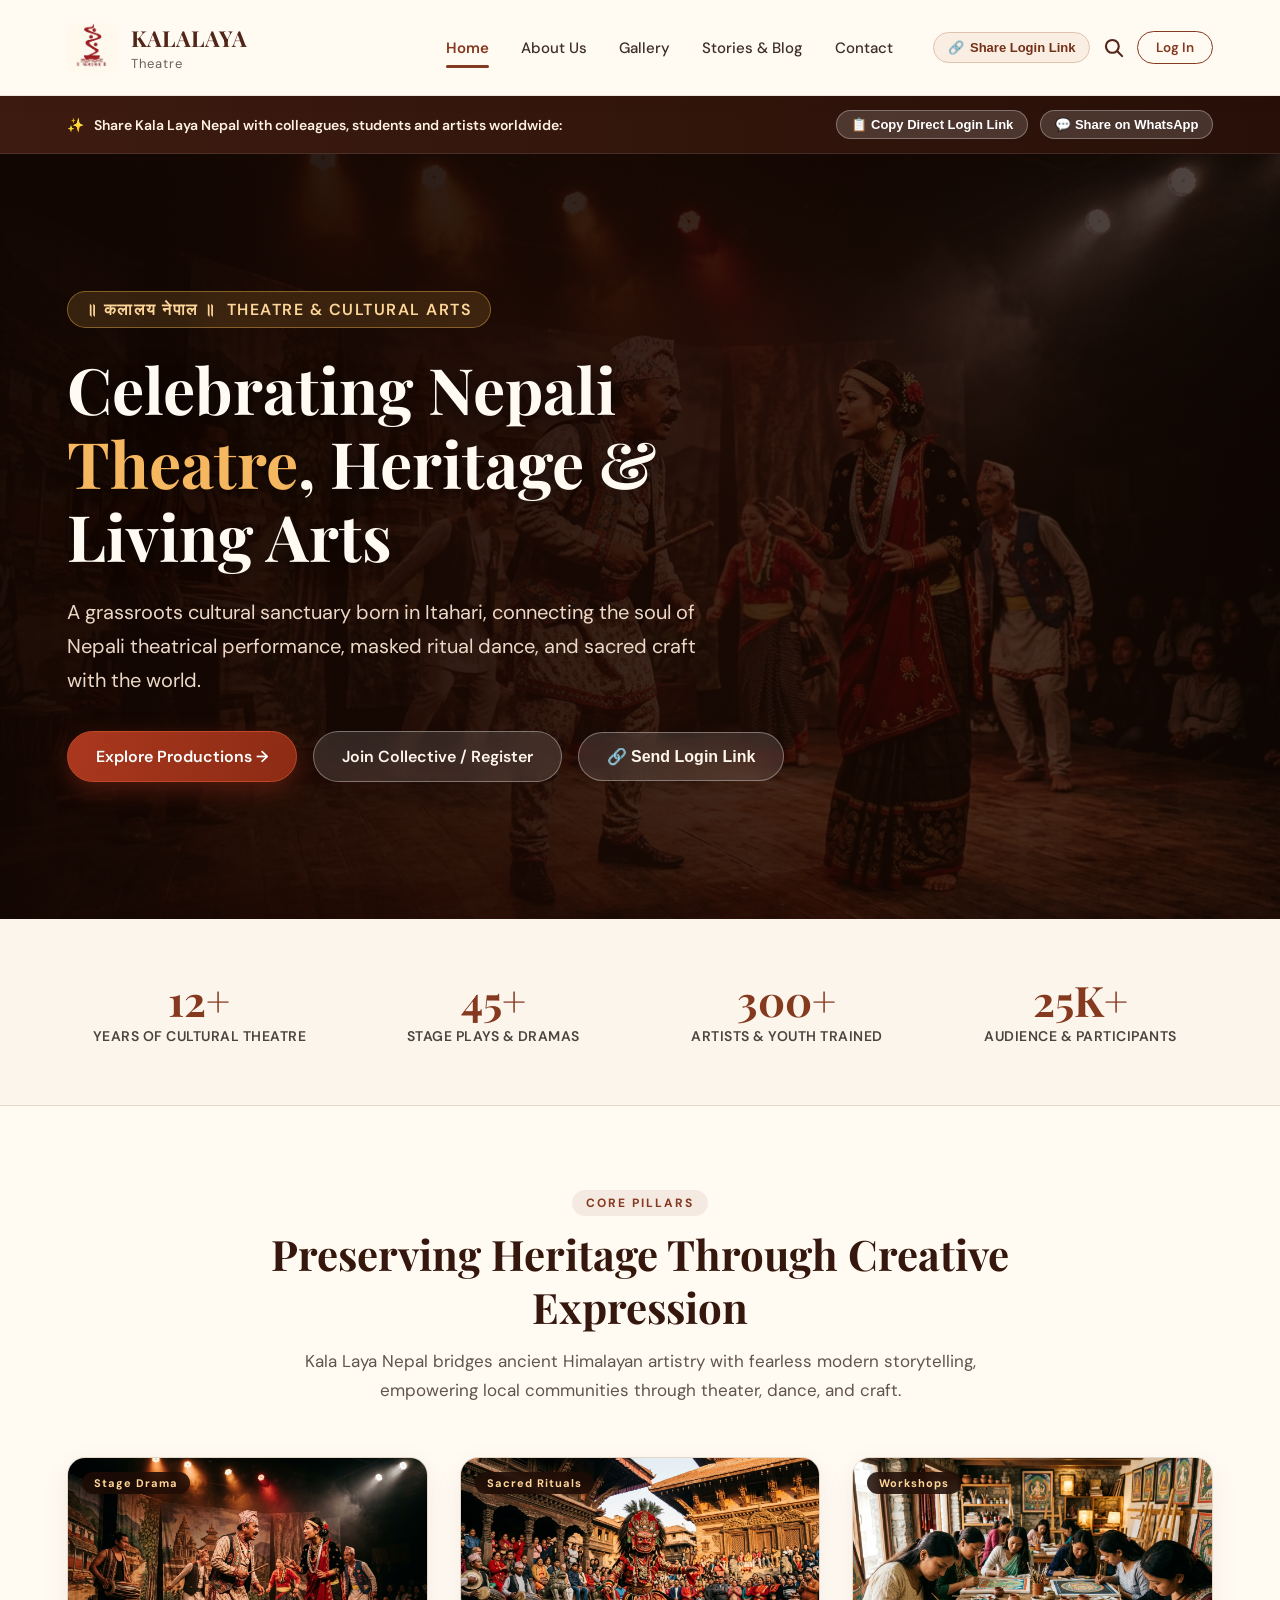
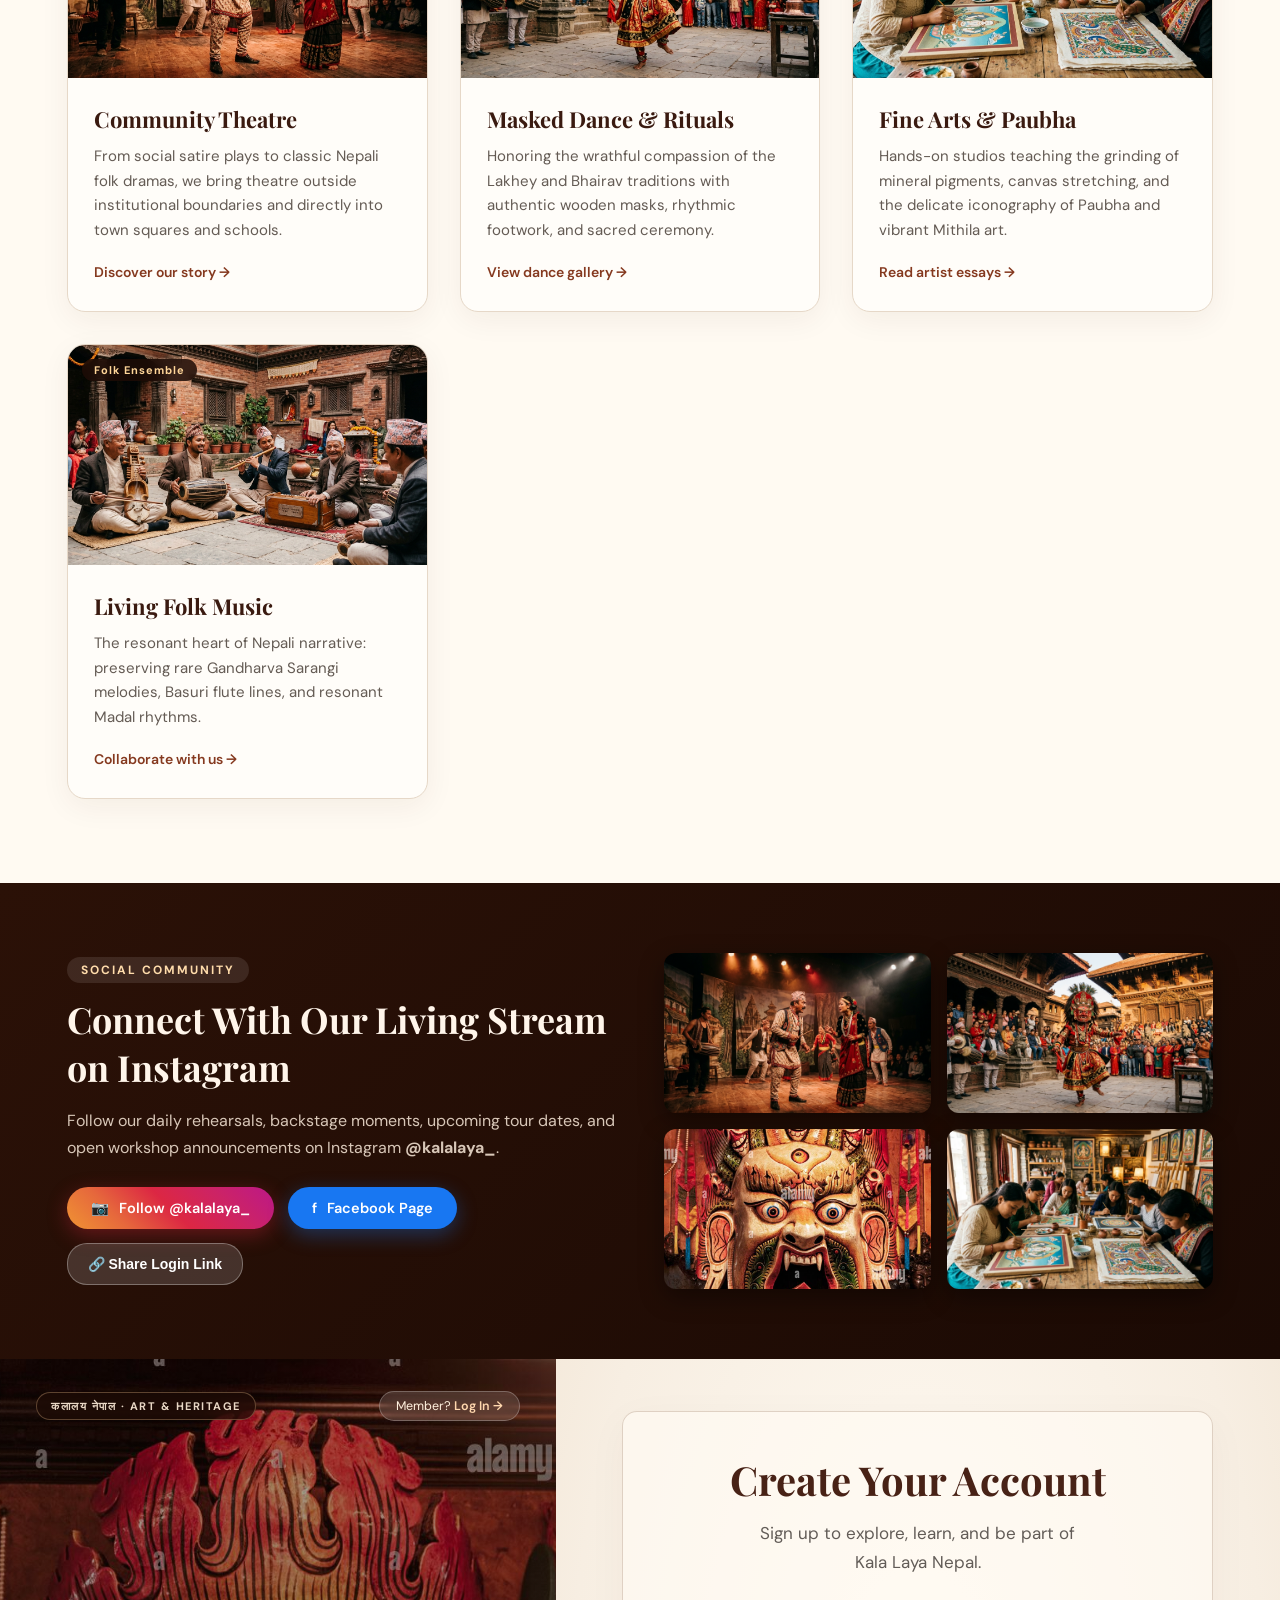
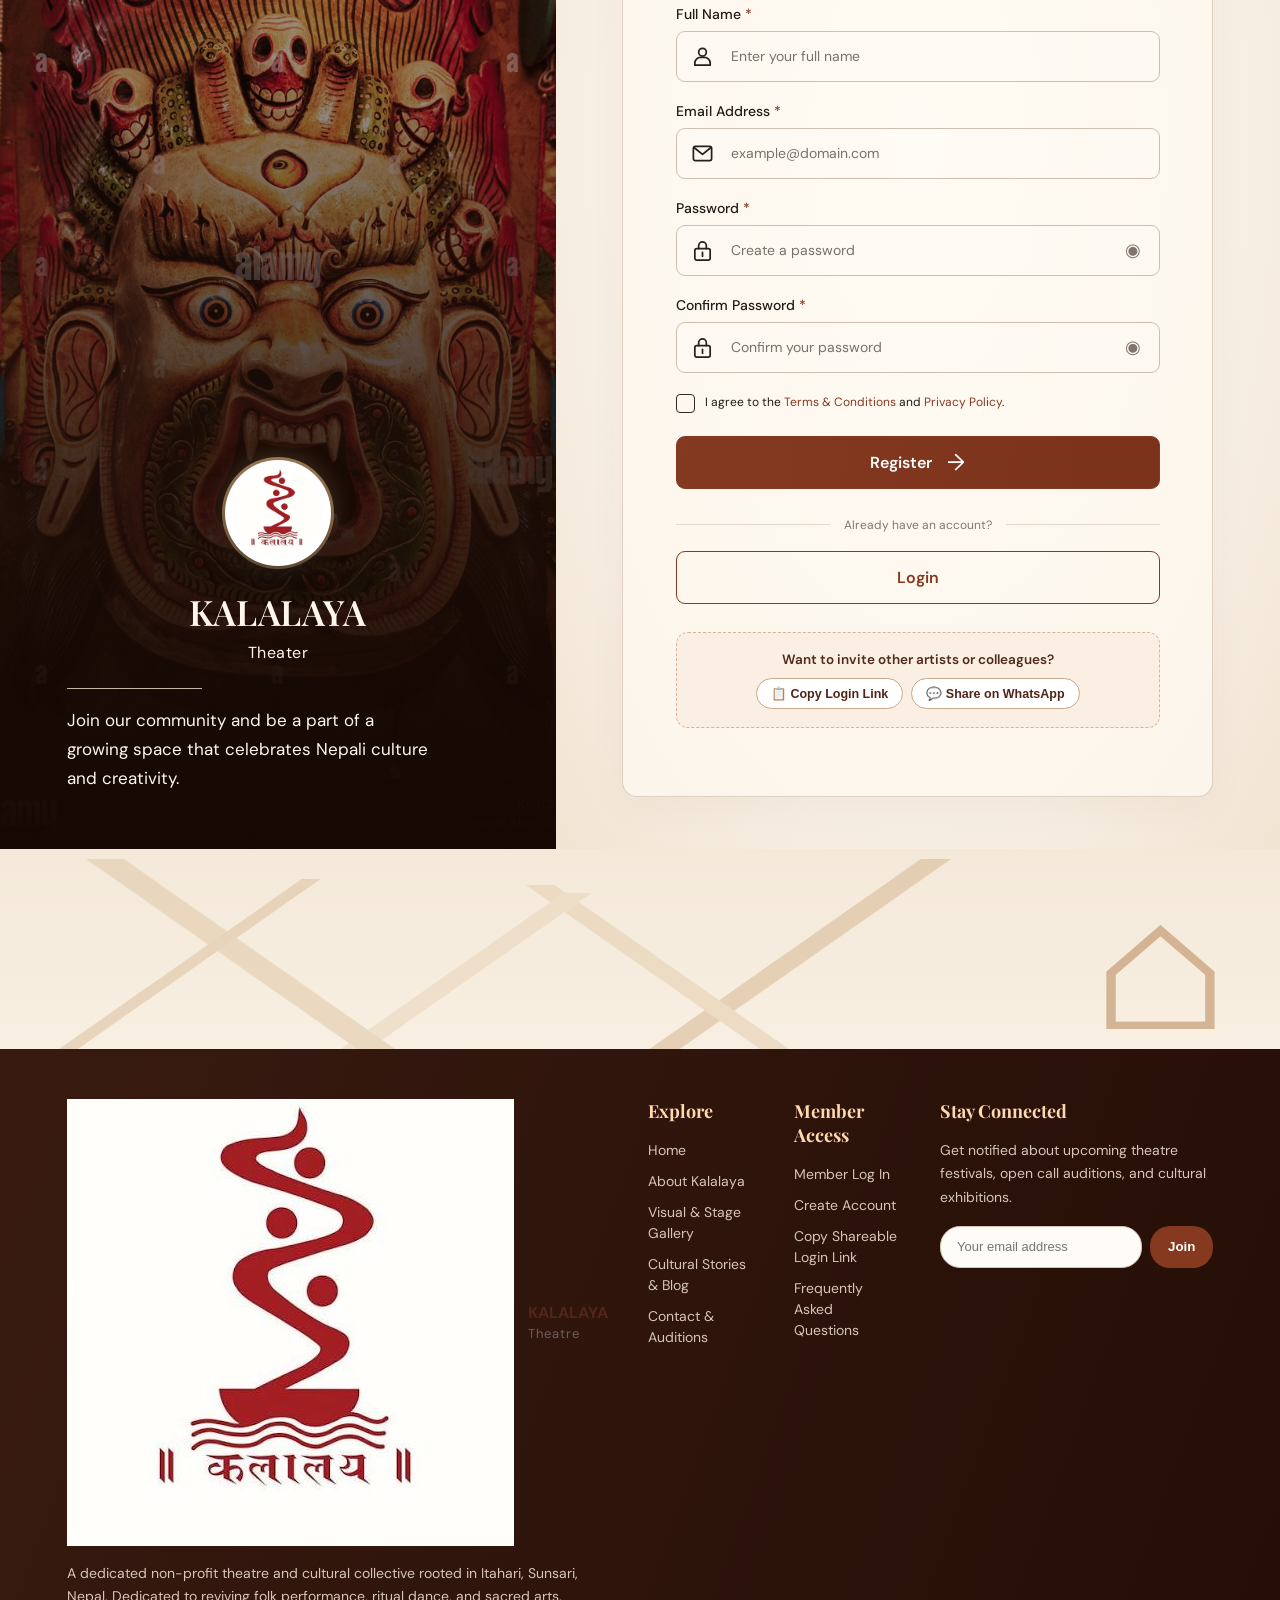
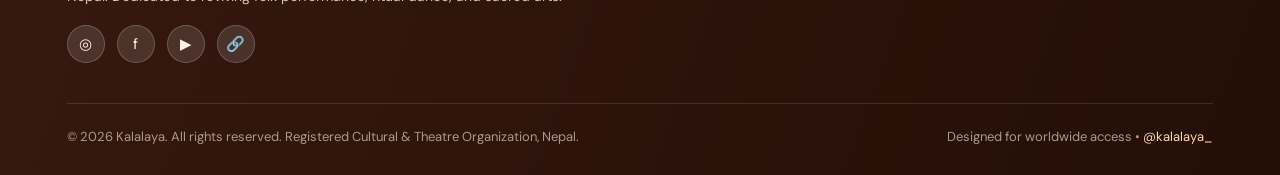
==== commit 7fb147ce: "Update branding from 'Kala Laya Nepal' to 'Kalalaya'" ====
--- a/index.html
+++ b/index.html
@@ -16,8 +16,8 @@
     <a class="brand" href="index.html" aria-label="Kala Laya Nepal Home">
       <img src="logo.jpg" alt="Kala Laya Nepal Logo" class="brand-logo-img">
       <span class="brand-copy">
-        <strong>KALA LAYA NEPAL</strong>
-        <small>Art · Theatre · Heritage</small>
+        <strong>KALALAYA</strong>
+        <small>Theatre</small>
       </span>
     </a>
     <nav class="main-nav" aria-label="Main navigation">
@@ -190,7 +190,7 @@
 
     <!-- Registration & Account Section -->
     <section class="registration-layout" id="register">
-      <aside class="culture-panel" aria-label="Kala Laya Nepal introduction">
+      <aside class="culture-panel" aria-label="Kalalaya introduction">
         <div class="culture-overlay"></div>
         <div class="cover-top-actions">
           <span class="cover-eyebrow">कलालय नेपाल · ART &amp; HERITAGE</span>
@@ -200,10 +200,10 @@
           <div class="culture-logo-badge">
             <img src="logo.jpg" alt="Kala Laya Nepal Logo" class="culture-logo-img">
           </div>
-          <h2>KALA LAYA NEPAL</h2>
-          <p class="culture-tagline">Art · Culture · Creativity</p>
+          <h2>KALALAYA</h2>
+          <p class="culture-tagline">Theater</p>
           <span class="short-rule"></span>
-          <p class="culture-description">Join our community and be a part of a growing space that celebrates Nepali art, culture and creativity.</p>
+          <p class="culture-description">Join our community and be a part of a growing space that celebrates Nepali culture and creativity.</p>
           <div class="lotus-decoration" aria-hidden="true">❀</div>
         </div>
       </aside>
@@ -254,20 +254,6 @@
             </div>
 
             <div class="field">
-              <label for="role">Role <span>*</span></label>
-              <div class="input-wrap select-wrap">
-                <svg viewBox="0 0 24 24" aria-hidden="true"><circle cx="9" cy="7" r="3.5"/><path d="M2 20v-1.5A5.5 5.5 0 0 1 7.5 13h3A5.5 5.5 0 0 1 16 18.5V20M17 4.5a3.5 3.5 0 0 1 0 6.8M19 14a4.5 4.5 0 0 1 3 4.3V20"/></svg>
-                <select id="role" name="role" required>
-                  <option value="">Select your role</option>
-                  <option value="theatre-artist">Theatre Actor / Director</option>
-                  <option value="art-enthusiast">Art &amp; Culture Enthusiast</option>
-                  <option value="painter">Painter / Traditional Artist</option>
-                  <option value="student">Student / Researcher</option>
-                </select>
-                <span class="select-chevron">⌄</span>
-              </div>
-              <small class="error-message" id="roleError"></small>
-            </div>
 
             <div class="terms-row">
               <input id="terms" name="terms" type="checkbox" required>
@@ -307,7 +293,7 @@
       <div class="footer-col">
         <a class="footer-brand" href="index.html">
           <img src="logo.jpg" alt="Kala Laya Nepal Logo" class="footer-logo-img">
-          <span><strong>KALA LAYA NEPAL</strong><small>Art · Theatre · Heritage</small></span>
+          <span><strong>KALALAYA</strong><small>Theatre</small></span>
         </a>
         <p style="margin-top:16px;">A dedicated non-profit theatre and cultural collective rooted in Itahari, Sunsari, Nepal. Dedicated to reviving folk performance, ritual dance, and sacred arts.</p>
         <div class="footer-social-row">
@@ -350,7 +336,7 @@
     </div>
 
     <div class="footer-bottom">
-      <div>&copy; 2026 Kala Laya Nepal. All rights reserved. Registered Cultural &amp; Theatre Organization, Nepal.</div>
+      <div>&copy; 2026 Kalalaya. All rights reserved. Registered Cultural &amp; Theatre Organization, Nepal.</div>
       <div>Designed for worldwide access &bull; <a href="https://www.instagram.com/kalalaya_?rpxt=cjI1ZmZ6bnA2a3Ny" target="_blank" style="color:#ffd8ae;">@kalalaya_</a></div>
     </div>
   </footer>
@@ -364,7 +350,7 @@
           <img src="logo.jpg" alt="Kala Laya Nepal" class="modal-logo">
         </div>
         <h2 id="modalTitle">Welcome Back</h2>
-        <p>Log in to access your Kala Laya Nepal community account.</p>
+        <p>Log in to access your KalaLaya community account.</p>
       </div>
       <form id="modalLoginForm" class="modal-form" novalidate>
         <div class="field">
